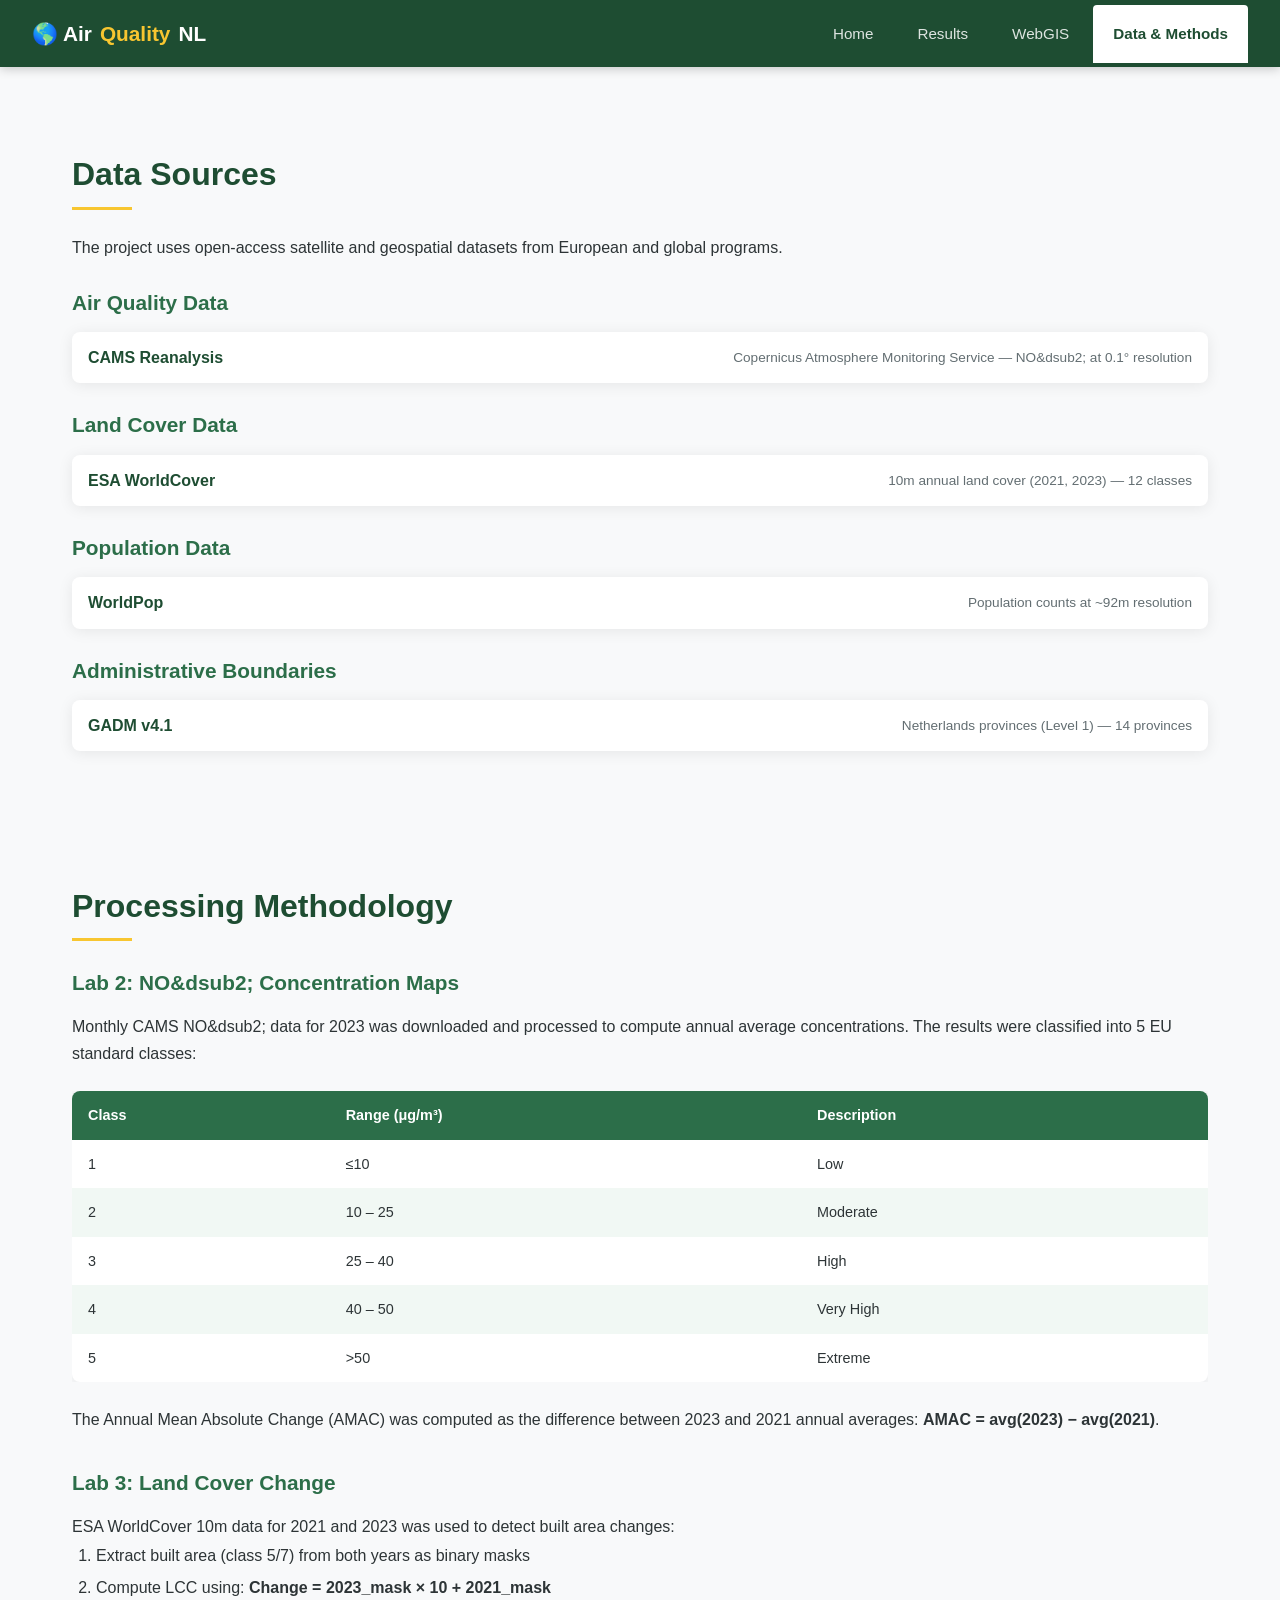
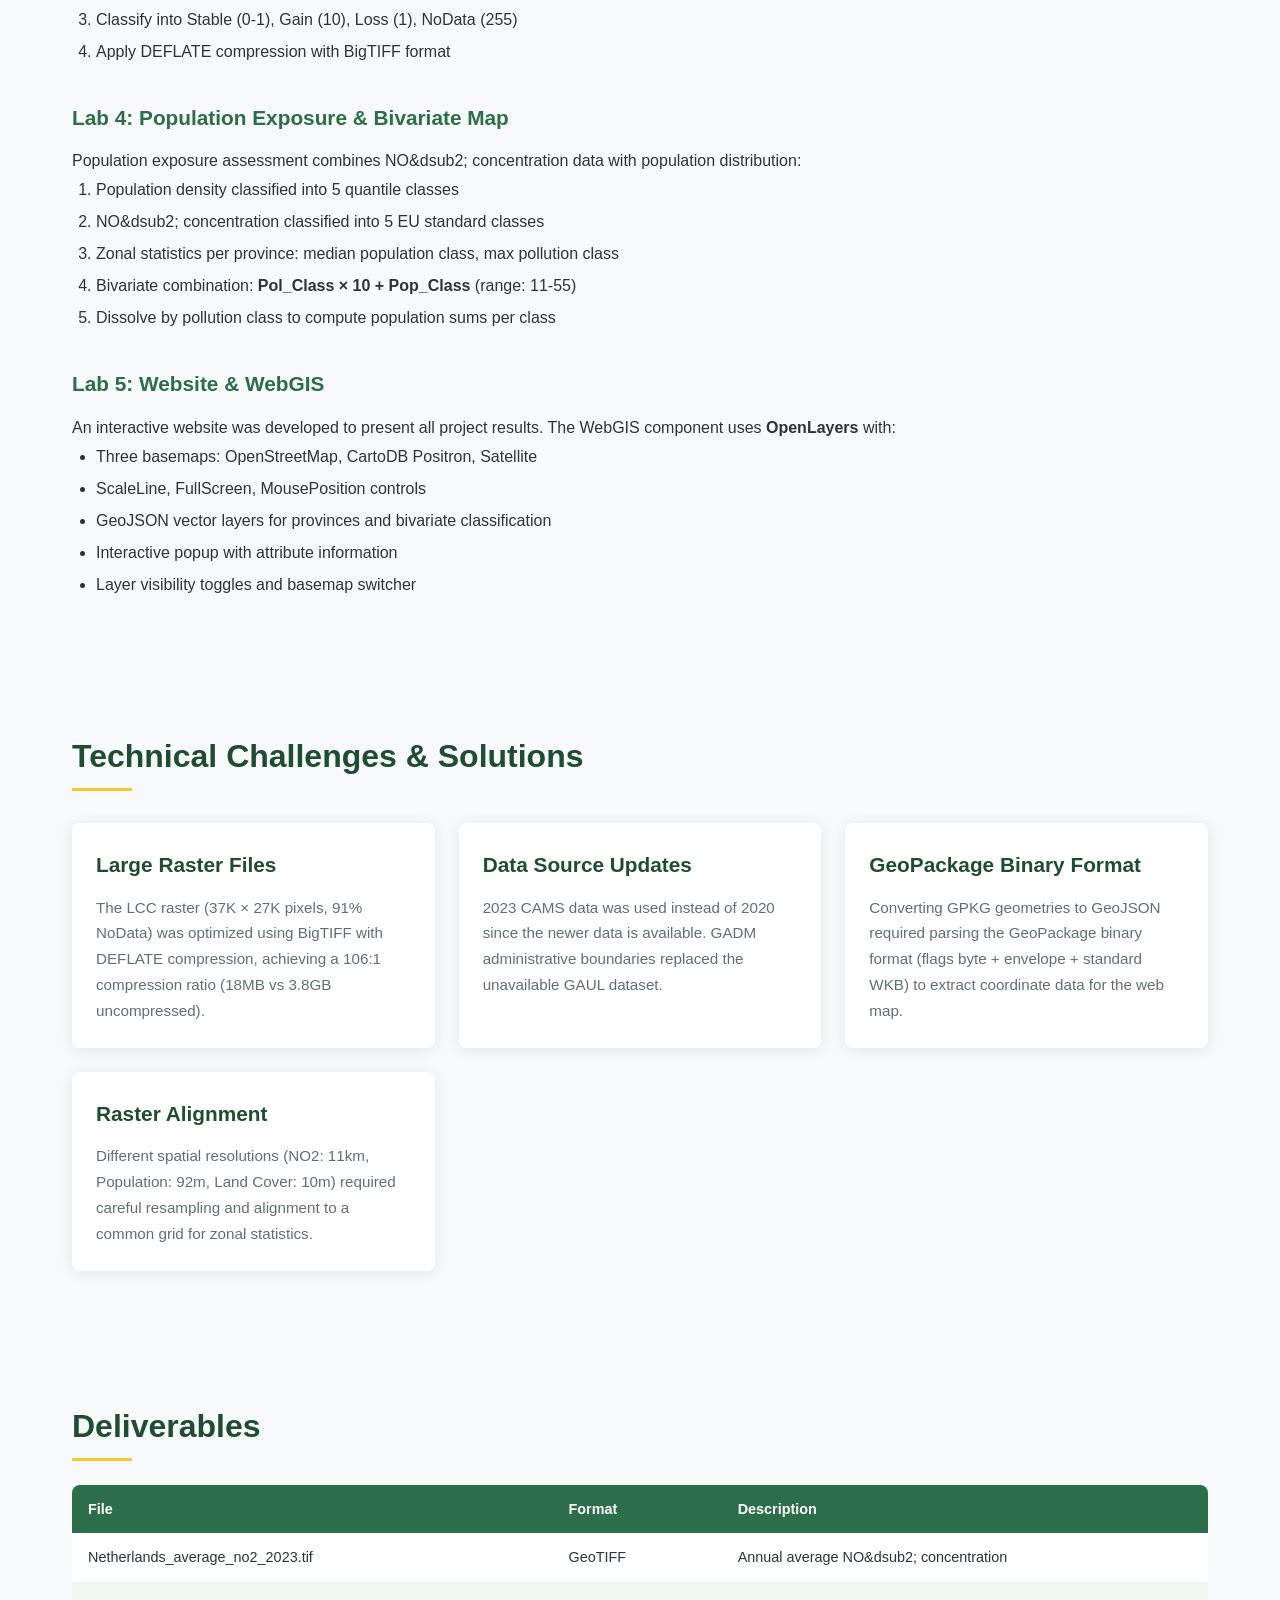
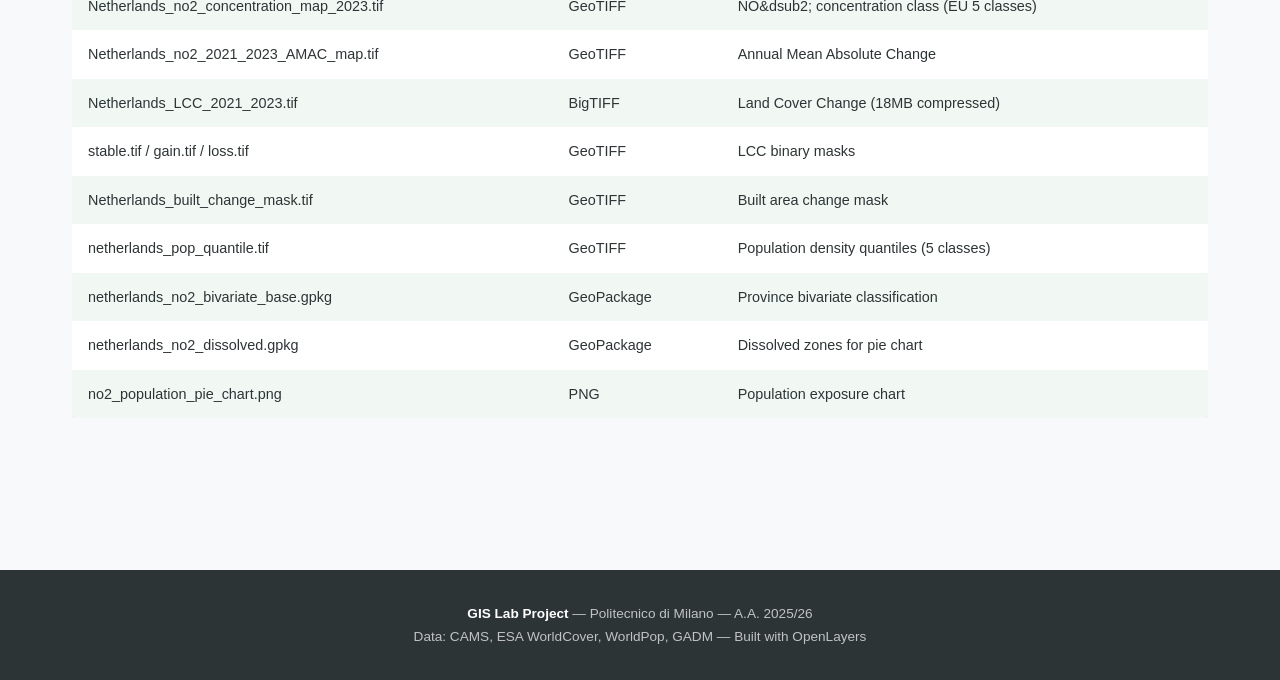
==== data.html @ 7dff8bed "first commit" ====
<!DOCTYPE html>
<html lang="en">
<head>
    <meta charset="UTF-8">
    <meta name="viewport" content="width=device-width, initial-scale=1.0">
    <title>Data & Methods - Netherlands Air Quality Monitoring</title>
    <link rel="stylesheet" href="css/style.css">
</head>
<body>
    <nav>
        <a href="index.html" class="logo">&#127758; Air<span>Quality</span> NL</a>
        <ul>
            <li><a href="index.html">Home</a></li>
            <li><a href="results.html">Results</a></li>
            <li><a href="webgis.html">WebGIS</a></li>
            <li><a href="data.html" class="active">Data & Methods</a></li>
        </ul>
    </nav>

    <div class="container">
        <section>
            <h2>Data Sources</h2>
            <p>The project uses open-access satellite and geospatial datasets from European and global programs.</p>

            <div class="data-section">
                <h3>Air Quality Data</h3>
                <ul class="dataset-list">
                    <li>
                        <span class="name">CAMS Reanalysis</span>
                        <span class="desc">Copernicus Atmosphere Monitoring Service &mdash; NO&dsub2; at 0.1&deg; resolution</span>
                    </li>
                </ul>
                <h3>Land Cover Data</h3>
                <ul class="dataset-list">
                    <li>
                        <span class="name">ESA WorldCover</span>
                        <span class="desc">10m annual land cover (2021, 2023) &mdash; 12 classes</span>
                    </li>
                </ul>
                <h3>Population Data</h3>
                <ul class="dataset-list">
                    <li>
                        <span class="name">WorldPop</span>
                        <span class="desc">Population counts at ~92m resolution</span>
                    </li>
                </ul>
                <h3>Administrative Boundaries</h3>
                <ul class="dataset-list">
                    <li>
                        <span class="name">GADM v4.1</span>
                        <span class="desc">Netherlands provinces (Level 1) &mdash; 14 provinces</span>
                    </li>
                </ul>
            </div>
        </section>

        <section>
            <h2>Processing Methodology</h2>

            <div class="data-section">
                <h3>Lab 2: NO&dsub2; Concentration Maps</h3>
                <p>Monthly CAMS NO&dsub2; data for 2023 was downloaded and processed to compute annual average concentrations. The results were classified into 5 EU standard classes:</p>
                <div class="table-wrapper">
                    <table>
                        <thead><tr><th>Class</th><th>Range (&mu;g/m&sup3;)</th><th>Description</th></tr></thead>
                        <tbody>
                            <tr><td>1</td><td>&le;10</td><td>Low</td></tr>
                            <tr><td>2</td><td>10 &ndash; 25</td><td>Moderate</td></tr>
                            <tr><td>3</td><td>25 &ndash; 40</td><td>High</td></tr>
                            <tr><td>4</td><td>40 &ndash; 50</td><td>Very High</td></tr>
                            <tr><td>5</td><td>&gt;50</td><td>Extreme</td></tr>
                        </tbody>
                    </table>
                </div>
                <p>The Annual Mean Absolute Change (AMAC) was computed as the difference between 2023 and 2021 annual averages: <strong>AMAC = avg(2023) &minus; avg(2021)</strong>.</p>
            </div>

            <div class="data-section">
                <h3>Lab 3: Land Cover Change</h3>
                <p>ESA WorldCover 10m data for 2021 and 2023 was used to detect built area changes:</p>
                <ol style="margin-left:1.5rem;line-height:2;">
                    <li>Extract built area (class 5/7) from both years as binary masks</li>
                    <li>Compute LCC using: <strong>Change = 2023_mask &times; 10 + 2021_mask</strong></li>
                    <li>Classify into Stable (0-1), Gain (10), Loss (1), NoData (255)</li>
                    <li>Apply DEFLATE compression with BigTIFF format</li>
                </ol>
            </div>

            <div class="data-section">
                <h3>Lab 4: Population Exposure &amp; Bivariate Map</h3>
                <p>Population exposure assessment combines NO&dsub2; concentration data with population distribution:</p>
                <ol style="margin-left:1.5rem;line-height:2;">
                    <li>Population density classified into 5 quantile classes</li>
                    <li>NO&dsub2; concentration classified into 5 EU standard classes</li>
                    <li>Zonal statistics per province: median population class, max pollution class</li>
                    <li>Bivariate combination: <strong>Pol_Class &times; 10 + Pop_Class</strong> (range: 11-55)</li>
                    <li>Dissolve by pollution class to compute population sums per class</li>
                </ol>
            </div>

            <div class="data-section">
                <h3>Lab 5: Website &amp; WebGIS</h3>
                <p>An interactive website was developed to present all project results. The WebGIS component uses <strong>OpenLayers</strong> with:</p>
                <ul style="margin-left:1.5rem;line-height:2;">
                    <li>Three basemaps: OpenStreetMap, CartoDB Positron, Satellite</li>
                    <li>ScaleLine, FullScreen, MousePosition controls</li>
                    <li>GeoJSON vector layers for provinces and bivariate classification</li>
                    <li>Interactive popup with attribute information</li>
                    <li>Layer visibility toggles and basemap switcher</li>
                </ul>
            </div>
        </section>

        <section>
            <h2>Technical Challenges &amp; Solutions</h2>
            <div class="card-grid">
                <div class="card">
                    <h3>Large Raster Files</h3>
                    <p>The LCC raster (37K &times; 27K pixels, 91% NoData) was optimized using BigTIFF with DEFLATE compression, achieving a 106:1 compression ratio (18MB vs 3.8GB uncompressed).</p>
                </div>
                <div class="card">
                    <h3>Data Source Updates</h3>
                    <p>2023 CAMS data was used instead of 2020 since the newer data is available. GADM administrative boundaries replaced the unavailable GAUL dataset.</p>
                </div>
                <div class="card">
                    <h3>GeoPackage Binary Format</h3>
                    <p>Converting GPKG geometries to GeoJSON required parsing the GeoPackage binary format (flags byte + envelope + standard WKB) to extract coordinate data for the web map.</p>
                </div>
                <div class="card">
                    <h3>Raster Alignment</h3>
                    <p>Different spatial resolutions (NO2: 11km, Population: 92m, Land Cover: 10m) required careful resampling and alignment to a common grid for zonal statistics.</p>
                </div>
            </div>
        </section>

        <section>
            <h2>Deliverables</h2>
            <div class="table-wrapper">
                <table>
                    <thead>
                        <tr><th>File</th><th>Format</th><th>Description</th></tr>
                    </thead>
                    <tbody>
                        <tr><td>Netherlands_average_no2_2023.tif</td><td>GeoTIFF</td><td>Annual average NO&dsub2; concentration</td></tr>
                        <tr><td>Netherlands_no2_concentration_map_2023.tif</td><td>GeoTIFF</td><td>NO&dsub2; concentration class (EU 5 classes)</td></tr>
                        <tr><td>Netherlands_no2_2021_2023_AMAC_map.tif</td><td>GeoTIFF</td><td>Annual Mean Absolute Change</td></tr>
                        <tr><td>Netherlands_LCC_2021_2023.tif</td><td>BigTIFF</td><td>Land Cover Change (18MB compressed)</td></tr>
                        <tr><td>stable.tif / gain.tif / loss.tif</td><td>GeoTIFF</td><td>LCC binary masks</td></tr>
                        <tr><td>Netherlands_built_change_mask.tif</td><td>GeoTIFF</td><td>Built area change mask</td></tr>
                        <tr><td>netherlands_pop_quantile.tif</td><td>GeoTIFF</td><td>Population density quantiles (5 classes)</td></tr>
                        <tr><td>netherlands_no2_bivariate_base.gpkg</td><td>GeoPackage</td><td>Province bivariate classification</td></tr>
                        <tr><td>netherlands_no2_dissolved.gpkg</td><td>GeoPackage</td><td>Dissolved zones for pie chart</td></tr>
                        <tr><td>no2_population_pie_chart.png</td><td>PNG</td><td>Population exposure chart</td></tr>
                    </tbody>
                </table>
            </div>
        </section>
    </div>

    <footer>
        <p><strong>GIS Lab Project</strong> &mdash; Politecnico di Milano &mdash; A.A. 2025/26</p>
        <p>Data: CAMS, ESA WorldCover, WorldPop, GADM &mdash; Built with OpenLayers</p>
    </footer>
</body>
</html>
---- css/style.css ----
/* ===== GIS Lab 5 - Website Styles ===== */
:root {
    --primary: #2c6e49;
    --primary-dark: #1e4d32;
    --secondary: #4c956c;
    --accent: #f8c630;
    --dark: #2d3436;
    --gray: #636e72;
    --light-gray: #dfe6e9;
    --bg: #f8f9fa;
    --white: #ffffff;
    --shadow: 0 2px 15px rgba(0,0,0,0.08);
    --radius: 8px;
}

* { margin: 0; padding: 0; box-sizing: border-box; }

body {
    font-family: 'Segoe UI', -apple-system, BlinkMacSystemFont, sans-serif;
    line-height: 1.7;
    color: var(--dark);
    background: var(--bg);
}

/* Navigation */
nav {
    background: var(--primary-dark);
    padding: 0 2rem;
    display: flex;
    align-items: center;
    justify-content: space-between;
    position: sticky;
    top: 0;
    z-index: 1000;
    box-shadow: 0 2px 10px rgba(0,0,0,0.2);
}

nav .logo {
    color: var(--white);
    font-size: 1.3rem;
    font-weight: 700;
    padding: 1rem 0;
    text-decoration: none;
    display: flex;
    align-items: center;
    gap: 0.5rem;
}

nav .logo span { color: var(--accent); }

nav ul {
    list-style: none;
    display: flex;
    gap: 0.25rem;
}

nav ul li a {
    color: rgba(255,255,255,0.85);
    text-decoration: none;
    padding: 1rem 1.25rem;
    display: block;
    font-size: 0.95rem;
    transition: all 0.2s;
    border-radius: 4px 4px 0 0;
}

nav ul li a:hover,
nav ul li a.active:hover {
    color: var(--white);
    background: rgba(255,255,255,0.12);
}

nav ul li a.active {
    background: var(--white);
    color: var(--primary-dark);
    font-weight: 600;
}

nav ul li a.active:hover {
    background: var(--white);
    color: var(--primary-dark);
}

/* Hero Section */
.hero {
    background: linear-gradient(135deg, var(--primary-dark) 0%, var(--primary) 50%, var(--secondary) 100%);
    color: var(--white);
    padding: 5rem 2rem;
    text-align: center;
}

.hero h1 {
    font-size: 2.8rem;
    font-weight: 800;
    margin-bottom: 1rem;
}

.hero p {
    font-size: 1.2rem;
    max-width: 700px;
    margin: 0 auto;
    opacity: 0.9;
}

/* Container */
.container {
    max-width: 1200px;
    margin: 0 auto;
    padding: 2rem;
}

/* Sections */
section { padding: 3rem 0; }

section h2 {
    font-size: 2rem;
    color: var(--primary-dark);
    margin-bottom: 1.5rem;
    position: relative;
    padding-bottom: 0.5rem;
}

section h2::after {
    content: '';
    position: absolute;
    bottom: 0;
    left: 0;
    width: 60px;
    height: 3px;
    background: var(--accent);
}

section h3 {
    font-size: 1.3rem;
    color: var(--primary);
    margin: 1.5rem 0 0.75rem;
}

/* Cards */
.card-grid {
    display: grid;
    grid-template-columns: repeat(auto-fit, minmax(280px, 1fr));
    gap: 1.5rem;
    margin: 2rem 0;
}

.card {
    background: var(--white);
    border-radius: var(--radius);
    padding: 1.5rem;
    box-shadow: var(--shadow);
    transition: transform 0.2s;
}

.card:hover { transform: translateY(-3px); }

.card h3 { margin-top: 0; color: var(--primary-dark); }
.card p { color: var(--gray); font-size: 0.95rem; }
.card .icon { font-size: 2rem; margin-bottom: 0.75rem; }

/* Results Grid */
.results-grid {
    display: grid;
    grid-template-columns: repeat(auto-fit, minmax(400px, 1fr));
    gap: 1.5rem;
}

.result-item {
    background: var(--white);
    border-radius: var(--radius);
    overflow: hidden;
    box-shadow: var(--shadow);
}

.result-item img {
    width: 100%;
    height: auto;
    display: block;
    border-bottom: 1px solid var(--light-gray);
}

.result-item .caption {
    padding: 1rem 1.25rem;
    font-size: 0.9rem;
    color: var(--gray);
}

.result-item .caption strong {
    color: var(--dark);
    display: block;
    margin-bottom: 0.25rem;
    font-size: 1rem;
}

/* Tables */
.table-wrapper {
    overflow-x: auto;
    margin: 1.5rem 0;
}

table {
    width: 100%;
    border-collapse: collapse;
    background: var(--white);
    border-radius: var(--radius);
    overflow: hidden;
    box-shadow: var(--shadow);
}

thead {
    background: var(--primary);
    color: var(--white);
}

th, td {
    padding: 0.75rem 1rem;
    text-align: left;
    font-size: 0.9rem;
}

tbody tr:nth-child(even) {
    background: #f1f8f4;
}

tbody tr:hover {
    background: #e6f0ea;
}

/* WebGIS Page */
.webgis-page {
    display: flex;
    flex-direction: column;
    height: calc(100vh - 60px);
}

#map {
    flex: 1;
    width: 100%;
    min-height: 600px;
}

.map-toolbar {
    background: var(--white);
    padding: 0.75rem 1.5rem;
    display: flex;
    align-items: center;
    gap: 1.5rem;
    flex-wrap: wrap;
    border-bottom: 1px solid var(--light-gray);
    font-size: 0.85rem;
    z-index: 10;
}

.map-toolbar label {
    display: flex;
    align-items: center;
    gap: 0.4rem;
    cursor: pointer;
    user-select: none;
}

.map-toolbar input[type="checkbox"] {
    width: 16px;
    height: 16px;
    cursor: pointer;
}

.map-toolbar select {
    padding: 0.35rem 0.75rem;
    border: 1px solid var(--light-gray);
    border-radius: 4px;
    font-size: 0.85rem;
    background: var(--white);
}

.map-toolbar .separator {
    width: 1px;
    height: 24px;
    background: var(--light-gray);
}

.map-toolbar .student-label {
    font-weight: 700;
    color: var(--primary-dark);
    font-size: 0.85rem;
    padding: 0.15rem 0.5rem;
    background: rgba(44,110,73,0.1);
    border-radius: 4px;
}

/* Legend Panel */
.legend-panel {
    background: var(--white);
    border-radius: var(--radius);
    padding: 1rem;
    box-shadow: 0 2px 10px rgba(0,0,0,0.15);
    max-width: 260px;
    font-size: 0.85rem;
}

.legend-panel h4 {
    margin-bottom: 0.5rem;
    color: var(--primary-dark);
    font-size: 0.9rem;
    border-bottom: 2px solid var(--light-gray);
    padding-bottom: 0.35rem;
}

.legend-item {
    display: flex;
    align-items: center;
    gap: 0.5rem;
    padding: 0.2rem 0;
    font-size: 0.8rem;
}

.legend-color {
    width: 22px;
    height: 14px;
    border-radius: 2px;
    flex-shrink: 0;
    border: 1px solid rgba(0,0,0,0.1);
}

/* Data page */
.data-section {
    margin-bottom: 2rem;
}

.dataset-list {
    list-style: none;
}

.dataset-list li {
    padding: 0.75rem 1rem;
    background: var(--white);
    margin-bottom: 0.5rem;
    border-radius: var(--radius);
    box-shadow: var(--shadow);
    display: flex;
    justify-content: space-between;
    align-items: center;
    gap: 1rem;
}

.dataset-list li .name {
    font-weight: 600;
    color: var(--primary-dark);
    white-space: nowrap;
}

.dataset-list li .desc {
    color: var(--gray);
    font-size: 0.85rem;
    text-align: right;
}

/* Footer */
footer {
    background: var(--dark);
    color: rgba(255,255,255,0.7);
    text-align: center;
    padding: 2rem;
    font-size: 0.85rem;
    margin-top: 3rem;
}

footer strong { color: var(--white); }

/* Responsive */
@media (max-width: 768px) {
    nav { flex-direction: column; padding: 0 1rem; }
    nav ul { width: 100%; }
    nav ul li a { padding: 0.75rem 1rem; text-align: center; }
    .hero h1 { font-size: 2rem; }
    .hero { padding: 3rem 1rem; }
    .results-grid { grid-template-columns: 1fr; }
    .map-toolbar { flex-direction: column; align-items: flex-start; gap: 0.5rem; }
    .webgis-page { height: auto; }
}

/* Utility */
.text-center { text-align: center; }
.mt-2 { margin-top: 1rem; }
.mb-2 { margin-bottom: 1rem; }
.flex { display: flex; gap: 1rem; flex-wrap: wrap; }
.flex-center { align-items: center; justify-content: center; }
.badge {
    display: inline-block;
    padding: 0.2rem 0.6rem;
    border-radius: 12px;
    font-size: 0.75rem;
    font-weight: 600;
}

/* Bivariate legend colors */
.biv-11 { background: #e8e8e8; }
.biv-12 { background: #b0d0b0; }
.biv-13 { background: #73b873; }
.biv-14 { background: #2d9e2d; }
.biv-21 { background: #f0b0b0; }
.biv-22 { background: #c8a0a0; }
.biv-23 { background: #9a8a6a; }
.biv-24 { background: #607040; }
.biv-31 { background: #e88888; }
.biv-32 { background: #c07050; }
.biv-33 { background: #a05830; }

/* Bivariate legend grid */
.biv-legend {
    display: inline-grid;
    grid-template-columns: repeat(4, 36px);
    grid-template-rows: repeat(3, 36px);
    gap: 2px;
    margin: 0.5rem 0;
}

.biv-legend .cell {
    display: flex;
    align-items: center;
    justify-content: center;
    font-size: 0.65rem;
    font-weight: 600;
    color: rgba(0,0,0,0.6);
    border-radius: 2px;
}

/* Tag for data source */
.tag {
    display: inline-block;
    padding: 0.15rem 0.5rem;
    border-radius: 4px;
    font-size: 0.75rem;
    font-weight: 600;
    background: var(--light-gray);
    color: var(--gray);
}

.tag.primary { background: rgba(44,110,73,0.15); color: var(--primary); }
.tag.cams { background: rgba(248,198,48,0.2); color: #8a7000; }
.tag.esa { background: rgba(44,110,73,0.15); color: var(--primary); }
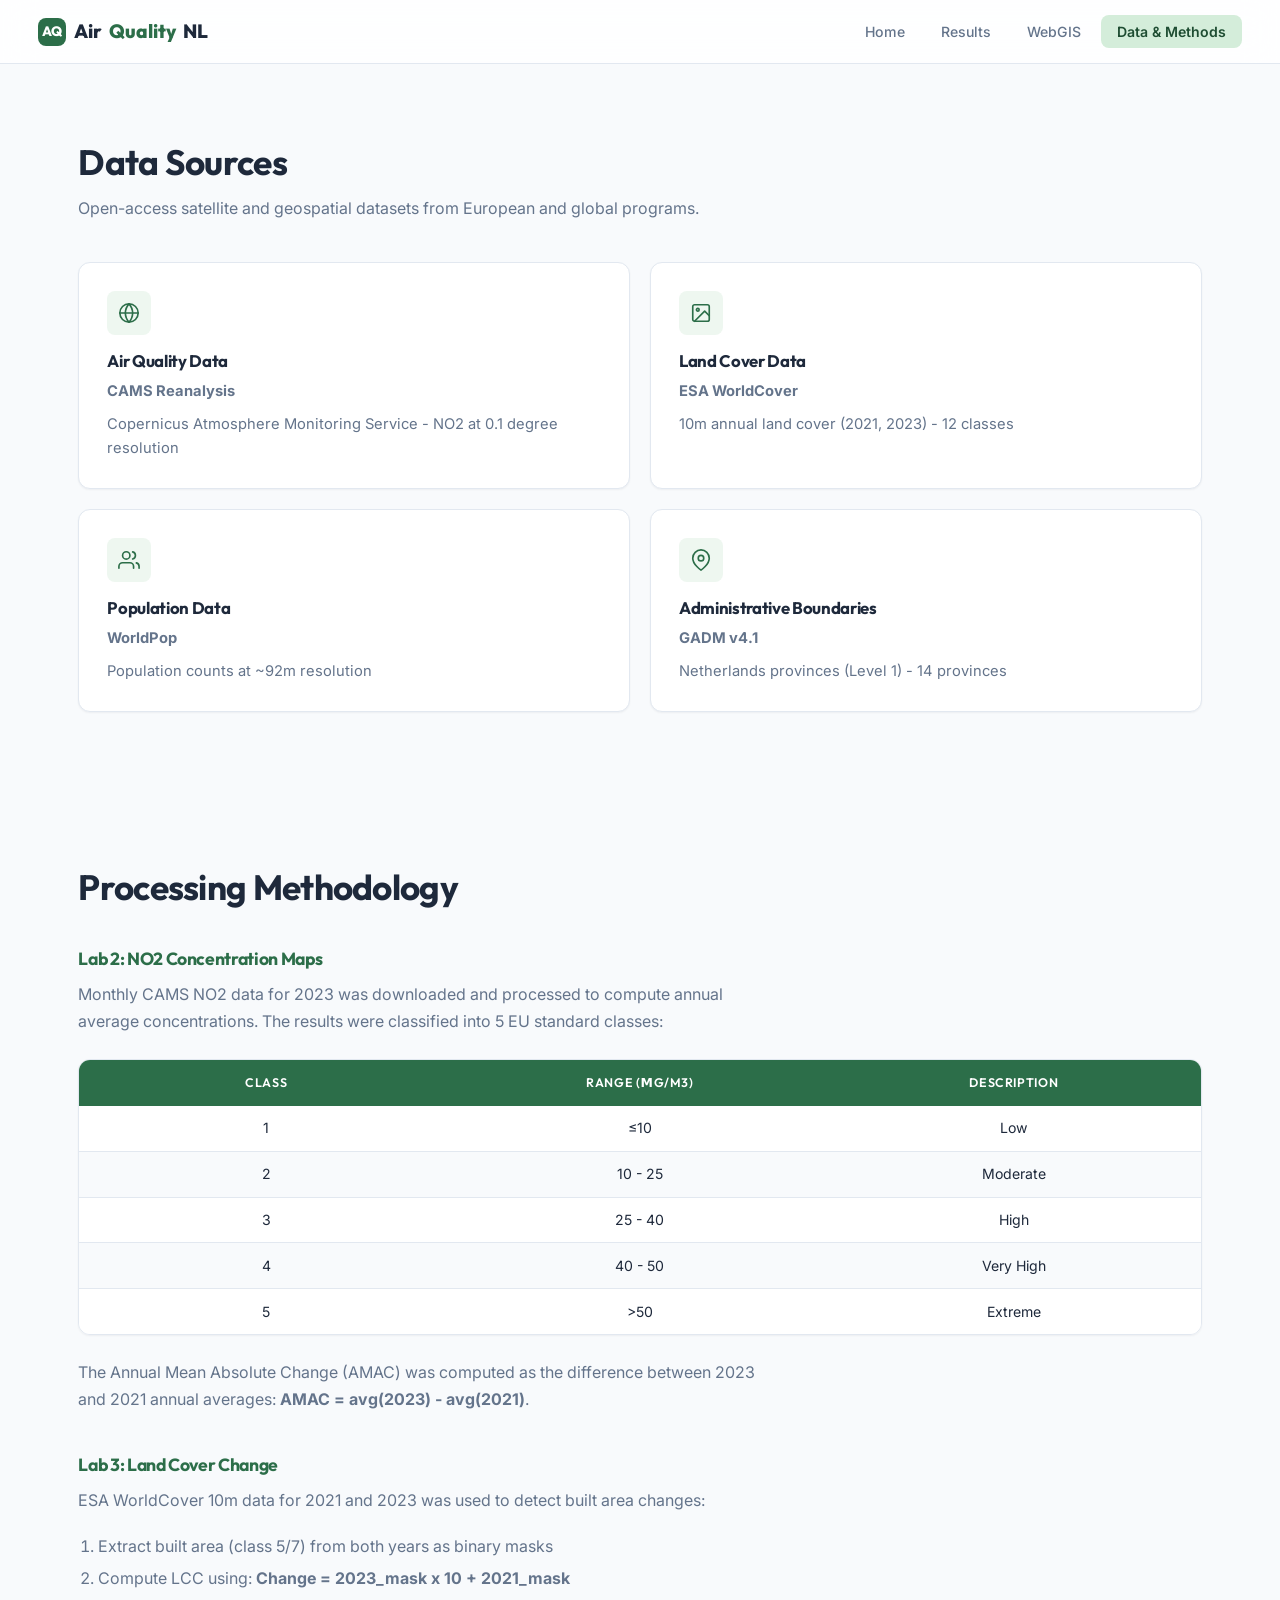
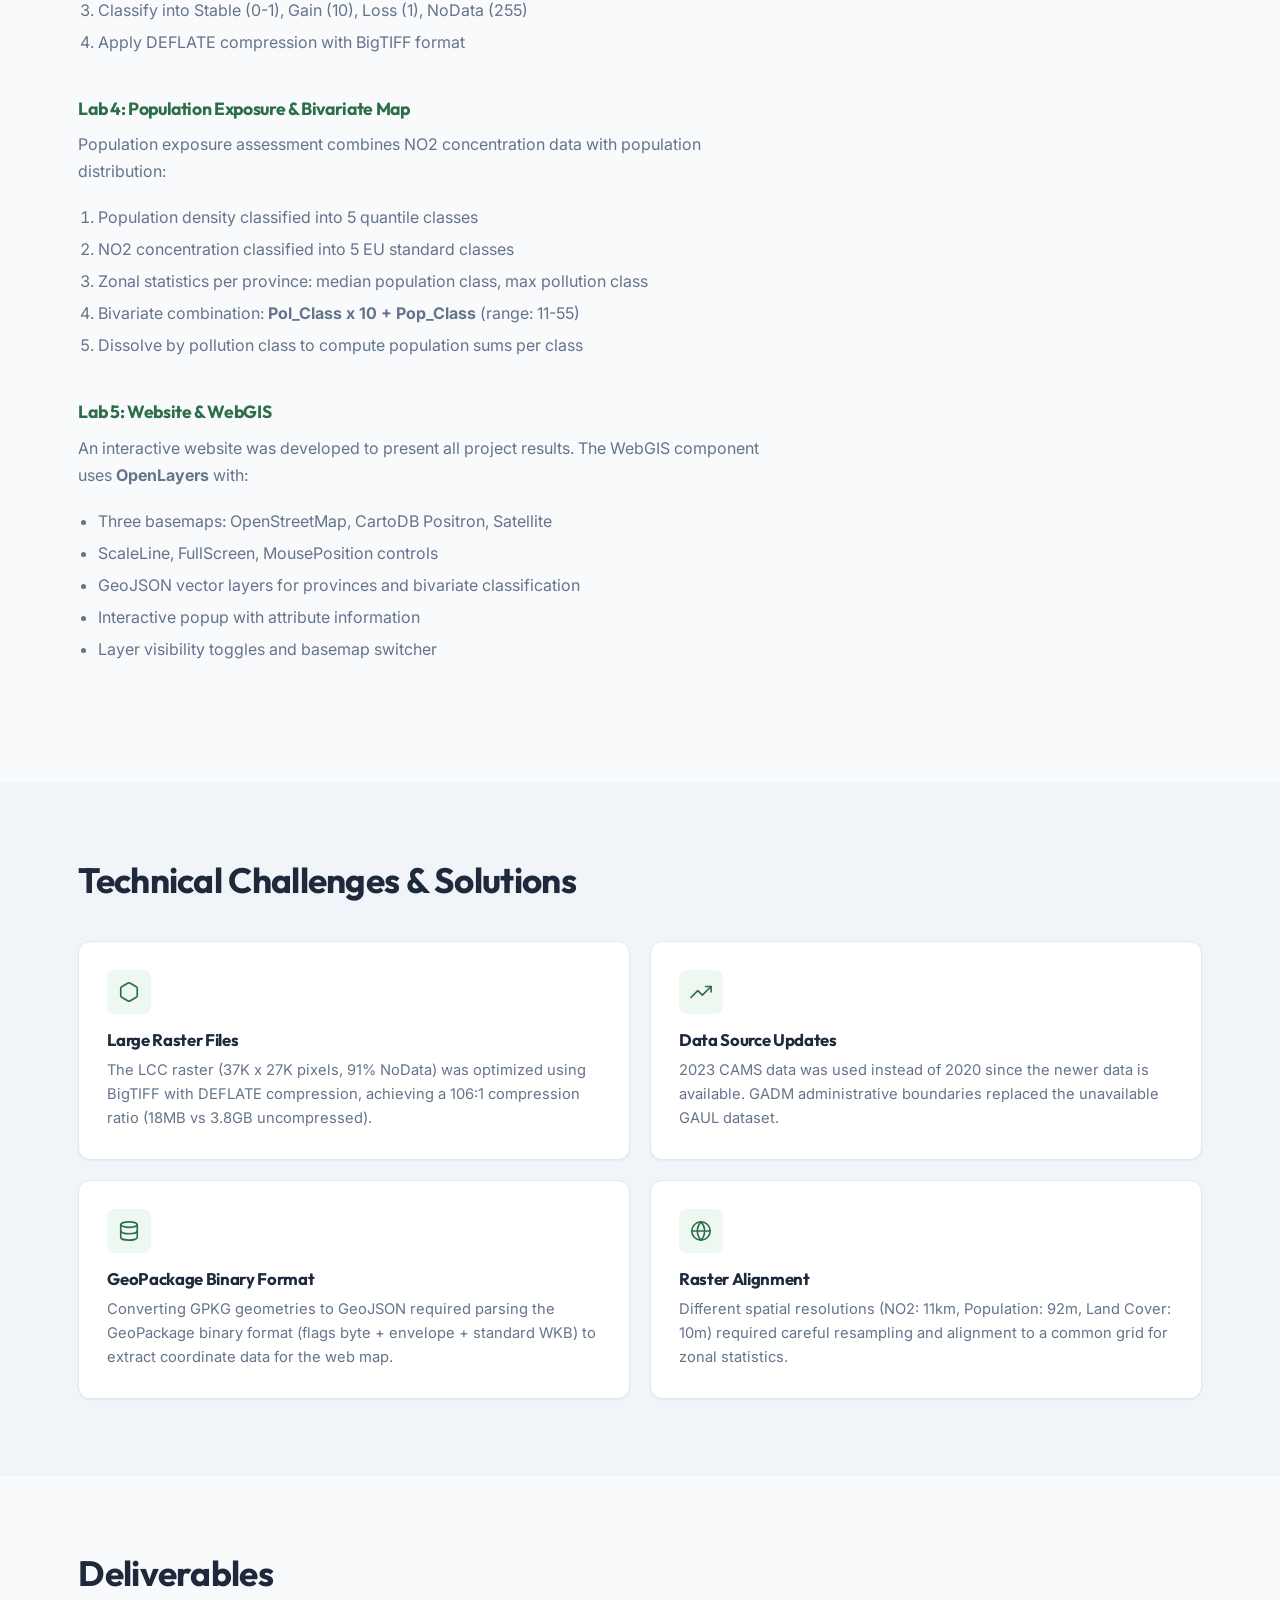
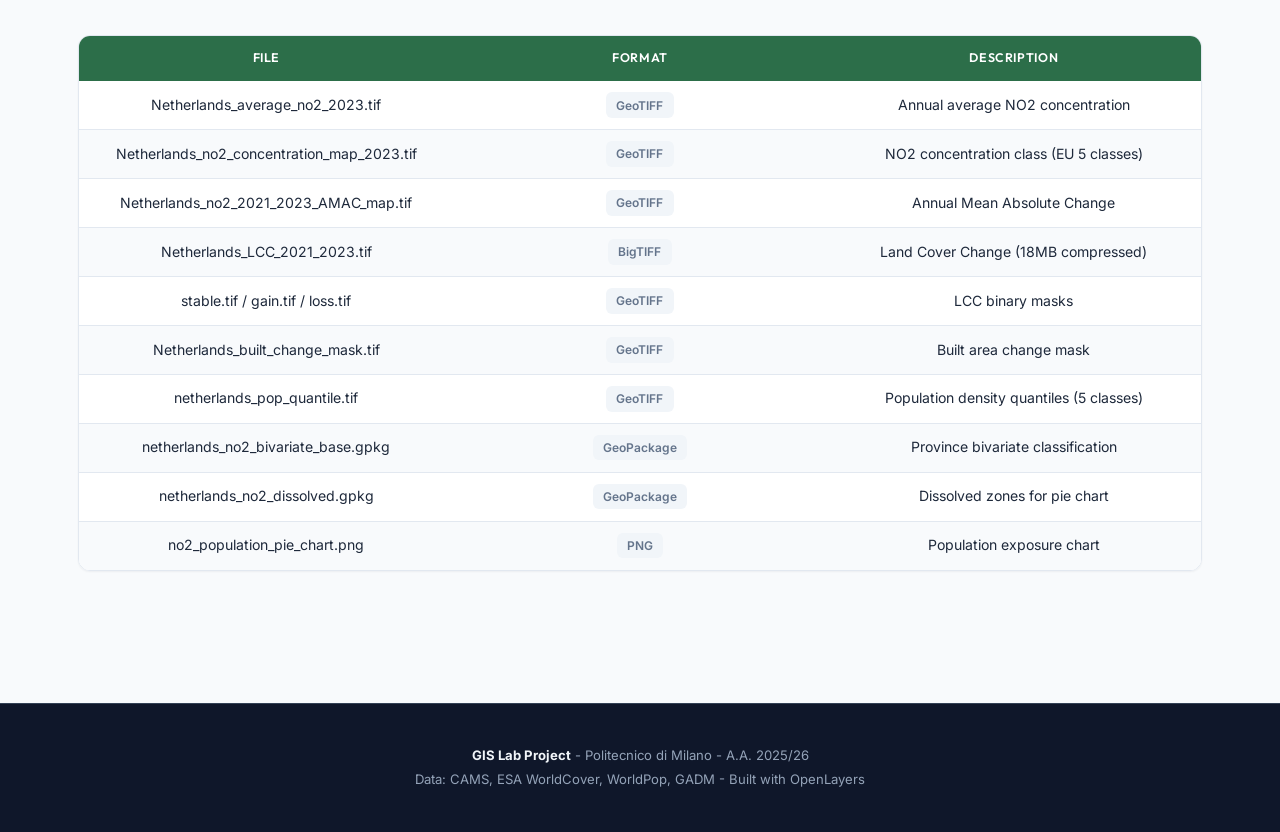
==== commit 77e07d4b: "网站改版 + 更新zhangzihao PM2.5数据" ====
--- a/data.html
+++ b/data.html
@@ -1,165 +1,215 @@
 <!DOCTYPE html>
 <html lang="en">
 <head>
-    <meta charset="UTF-8">
-    <meta name="viewport" content="width=device-width, initial-scale=1.0">
-    <title>Data & Methods - Netherlands Air Quality Monitoring</title>
-    <link rel="stylesheet" href="css/style.css">
+  <meta charset="UTF-8">
+  <meta name="viewport" content="width=device-width, initial-scale=1.0">
+  <meta name="description" content="Data sources, processing methodology, and technical documentation for the Netherlands air quality GIS analysis.">
+  <title>Data &amp; Methods - Netherlands Air Quality Monitoring</title>
+  <link rel="preconnect" href="https://fonts.googleapis.com">
+  <link rel="preconnect" href="https://fonts.gstatic.com" crossorigin>
+  <link href="https://fonts.googleapis.com/css2?family=Inter:wght@400;500;600&family=Outfit:wght@500;600;700;800&display=swap" rel="stylesheet">
+  <link rel="stylesheet" href="css/style.css">
 </head>
 <body>
-    <nav>
-        <a href="index.html" class="logo">&#127758; Air<span>Quality</span> NL</a>
-        <ul>
-            <li><a href="index.html">Home</a></li>
-            <li><a href="results.html">Results</a></li>
-            <li><a href="webgis.html">WebGIS</a></li>
-            <li><a href="data.html" class="active">Data & Methods</a></li>
-        </ul>
-    </nav>
-
-    <div class="container">
-        <section>
-            <h2>Data Sources</h2>
-            <p>The project uses open-access satellite and geospatial datasets from European and global programs.</p>
-
-            <div class="data-section">
-                <h3>Air Quality Data</h3>
-                <ul class="dataset-list">
-                    <li>
-                        <span class="name">CAMS Reanalysis</span>
-                        <span class="desc">Copernicus Atmosphere Monitoring Service &mdash; NO&dsub2; at 0.1&deg; resolution</span>
-                    </li>
-                </ul>
-                <h3>Land Cover Data</h3>
-                <ul class="dataset-list">
-                    <li>
-                        <span class="name">ESA WorldCover</span>
-                        <span class="desc">10m annual land cover (2021, 2023) &mdash; 12 classes</span>
-                    </li>
-                </ul>
-                <h3>Population Data</h3>
-                <ul class="dataset-list">
-                    <li>
-                        <span class="name">WorldPop</span>
-                        <span class="desc">Population counts at ~92m resolution</span>
-                    </li>
-                </ul>
-                <h3>Administrative Boundaries</h3>
-                <ul class="dataset-list">
-                    <li>
-                        <span class="name">GADM v4.1</span>
-                        <span class="desc">Netherlands provinces (Level 1) &mdash; 14 provinces</span>
-                    </li>
-                </ul>
-            </div>
-        </section>
-
-        <section>
-            <h2>Processing Methodology</h2>
-
-            <div class="data-section">
-                <h3>Lab 2: NO&dsub2; Concentration Maps</h3>
-                <p>Monthly CAMS NO&dsub2; data for 2023 was downloaded and processed to compute annual average concentrations. The results were classified into 5 EU standard classes:</p>
-                <div class="table-wrapper">
-                    <table>
-                        <thead><tr><th>Class</th><th>Range (&mu;g/m&sup3;)</th><th>Description</th></tr></thead>
-                        <tbody>
-                            <tr><td>1</td><td>&le;10</td><td>Low</td></tr>
-                            <tr><td>2</td><td>10 &ndash; 25</td><td>Moderate</td></tr>
-                            <tr><td>3</td><td>25 &ndash; 40</td><td>High</td></tr>
-                            <tr><td>4</td><td>40 &ndash; 50</td><td>Very High</td></tr>
-                            <tr><td>5</td><td>&gt;50</td><td>Extreme</td></tr>
-                        </tbody>
-                    </table>
-                </div>
-                <p>The Annual Mean Absolute Change (AMAC) was computed as the difference between 2023 and 2021 annual averages: <strong>AMAC = avg(2023) &minus; avg(2021)</strong>.</p>
-            </div>
-
-            <div class="data-section">
-                <h3>Lab 3: Land Cover Change</h3>
-                <p>ESA WorldCover 10m data for 2021 and 2023 was used to detect built area changes:</p>
-                <ol style="margin-left:1.5rem;line-height:2;">
-                    <li>Extract built area (class 5/7) from both years as binary masks</li>
-                    <li>Compute LCC using: <strong>Change = 2023_mask &times; 10 + 2021_mask</strong></li>
-                    <li>Classify into Stable (0-1), Gain (10), Loss (1), NoData (255)</li>
-                    <li>Apply DEFLATE compression with BigTIFF format</li>
-                </ol>
-            </div>
-
-            <div class="data-section">
-                <h3>Lab 4: Population Exposure &amp; Bivariate Map</h3>
-                <p>Population exposure assessment combines NO&dsub2; concentration data with population distribution:</p>
-                <ol style="margin-left:1.5rem;line-height:2;">
-                    <li>Population density classified into 5 quantile classes</li>
-                    <li>NO&dsub2; concentration classified into 5 EU standard classes</li>
-                    <li>Zonal statistics per province: median population class, max pollution class</li>
-                    <li>Bivariate combination: <strong>Pol_Class &times; 10 + Pop_Class</strong> (range: 11-55)</li>
-                    <li>Dissolve by pollution class to compute population sums per class</li>
-                </ol>
-            </div>
-
-            <div class="data-section">
-                <h3>Lab 5: Website &amp; WebGIS</h3>
-                <p>An interactive website was developed to present all project results. The WebGIS component uses <strong>OpenLayers</strong> with:</p>
-                <ul style="margin-left:1.5rem;line-height:2;">
-                    <li>Three basemaps: OpenStreetMap, CartoDB Positron, Satellite</li>
-                    <li>ScaleLine, FullScreen, MousePosition controls</li>
-                    <li>GeoJSON vector layers for provinces and bivariate classification</li>
-                    <li>Interactive popup with attribute information</li>
-                    <li>Layer visibility toggles and basemap switcher</li>
-                </ul>
-            </div>
-        </section>
-
-        <section>
-            <h2>Technical Challenges &amp; Solutions</h2>
-            <div class="card-grid">
-                <div class="card">
-                    <h3>Large Raster Files</h3>
-                    <p>The LCC raster (37K &times; 27K pixels, 91% NoData) was optimized using BigTIFF with DEFLATE compression, achieving a 106:1 compression ratio (18MB vs 3.8GB uncompressed).</p>
-                </div>
-                <div class="card">
-                    <h3>Data Source Updates</h3>
-                    <p>2023 CAMS data was used instead of 2020 since the newer data is available. GADM administrative boundaries replaced the unavailable GAUL dataset.</p>
-                </div>
-                <div class="card">
-                    <h3>GeoPackage Binary Format</h3>
-                    <p>Converting GPKG geometries to GeoJSON required parsing the GeoPackage binary format (flags byte + envelope + standard WKB) to extract coordinate data for the web map.</p>
-                </div>
-                <div class="card">
-                    <h3>Raster Alignment</h3>
-                    <p>Different spatial resolutions (NO2: 11km, Population: 92m, Land Cover: 10m) required careful resampling and alignment to a common grid for zonal statistics.</p>
-                </div>
-            </div>
-        </section>
-
-        <section>
-            <h2>Deliverables</h2>
-            <div class="table-wrapper">
-                <table>
-                    <thead>
-                        <tr><th>File</th><th>Format</th><th>Description</th></tr>
-                    </thead>
-                    <tbody>
-                        <tr><td>Netherlands_average_no2_2023.tif</td><td>GeoTIFF</td><td>Annual average NO&dsub2; concentration</td></tr>
-                        <tr><td>Netherlands_no2_concentration_map_2023.tif</td><td>GeoTIFF</td><td>NO&dsub2; concentration class (EU 5 classes)</td></tr>
-                        <tr><td>Netherlands_no2_2021_2023_AMAC_map.tif</td><td>GeoTIFF</td><td>Annual Mean Absolute Change</td></tr>
-                        <tr><td>Netherlands_LCC_2021_2023.tif</td><td>BigTIFF</td><td>Land Cover Change (18MB compressed)</td></tr>
-                        <tr><td>stable.tif / gain.tif / loss.tif</td><td>GeoTIFF</td><td>LCC binary masks</td></tr>
-                        <tr><td>Netherlands_built_change_mask.tif</td><td>GeoTIFF</td><td>Built area change mask</td></tr>
-                        <tr><td>netherlands_pop_quantile.tif</td><td>GeoTIFF</td><td>Population density quantiles (5 classes)</td></tr>
-                        <tr><td>netherlands_no2_bivariate_base.gpkg</td><td>GeoPackage</td><td>Province bivariate classification</td></tr>
-                        <tr><td>netherlands_no2_dissolved.gpkg</td><td>GeoPackage</td><td>Dissolved zones for pie chart</td></tr>
-                        <tr><td>no2_population_pie_chart.png</td><td>PNG</td><td>Population exposure chart</td></tr>
-                    </tbody>
-                </table>
-            </div>
-        </section>
-    </div>
-
-    <footer>
-        <p><strong>GIS Lab Project</strong> &mdash; Politecnico di Milano &mdash; A.A. 2025/26</p>
-        <p>Data: CAMS, ESA WorldCover, WorldPop, GADM &mdash; Built with OpenLayers</p>
-    </footer>
+  <a href="#main" class="skip-link">Skip to content</a>
+
+  <nav id="site-nav" aria-label="Main navigation">
+    <a href="index.html" class="logo">
+      <span class="logo-icon">AQ</span>
+      Air<span>Quality</span> NL
+    </a>
+    <ul>
+      <li><a href="index.html">Home</a></li>
+      <li><a href="results.html">Results</a></li>
+      <li><a href="webgis.html">WebGIS</a></li>
+      <li><a href="data.html" class="active">Data &amp; Methods</a></li>
+    </ul>
+  </nav>
+
+  <main id="main">
+    <section>
+      <div class="container">
+        <div class="section-header reveal">
+          <h2>Data Sources</h2>
+          <p>Open-access satellite and geospatial datasets from European and global programs.</p>
+        </div>
+
+        <div class="bento reveal">
+          <div class="card item-6">
+            <div class="card-icon">
+              <svg viewBox="0 0 24 24" fill="none" stroke="currentColor" stroke-linecap="round" stroke-linejoin="round"><circle cx="12" cy="12" r="10"></circle><line x1="2" y1="12" x2="22" y2="12"></line><path d="M12 2a15.3 15.3 0 0 1 4 10 15.3 15.3 0 0 1-4 10 15.3 15.3 0 0 1-4-10 15.3 15.3 0 0 1 4-10z"></path></svg>
+            </div>
+            <h3>Air Quality Data</h3>
+            <p style="margin-bottom:.5rem"><strong>CAMS Reanalysis</strong></p>
+            <p>Copernicus Atmosphere Monitoring Service - NO2 at 0.1 degree resolution</p>
+          </div>
+          <div class="card item-6">
+            <div class="card-icon">
+              <svg viewBox="0 0 24 24" fill="none" stroke="currentColor" stroke-linecap="round" stroke-linejoin="round"><rect x="3" y="3" width="18" height="18" rx="2" ry="2"></rect><circle cx="8.5" cy="8.5" r="1.5"></circle><polyline points="21 15 16 10 5 21"></polyline></svg>
+            </div>
+            <h3>Land Cover Data</h3>
+            <p style="margin-bottom:.5rem"><strong>ESA WorldCover</strong></p>
+            <p>10m annual land cover (2021, 2023) - 12 classes</p>
+          </div>
+          <div class="card item-6">
+            <div class="card-icon">
+              <svg viewBox="0 0 24 24" fill="none" stroke="currentColor" stroke-linecap="round" stroke-linejoin="round"><path d="M17 21v-2a4 4 0 0 0-4-4H5a4 4 0 0 0-4 4v2"></path><circle cx="9" cy="7" r="4"></circle><path d="M23 21v-2a4 4 0 0 0-3-3.87"></path><path d="M16 3.13a4 4 0 0 1 0 7.75"></path></svg>
+            </div>
+            <h3>Population Data</h3>
+            <p style="margin-bottom:.5rem"><strong>WorldPop</strong></p>
+            <p>Population counts at ~92m resolution</p>
+          </div>
+          <div class="card item-6">
+            <div class="card-icon">
+              <svg viewBox="0 0 24 24" fill="none" stroke="currentColor" stroke-linecap="round" stroke-linejoin="round"><path d="M21 10c0 7-9 13-9 13s-9-6-9-13a9 9 0 0 1 18 0z"></path><circle cx="12" cy="10" r="3"></circle></svg>
+            </div>
+            <h3>Administrative Boundaries</h3>
+            <p style="margin-bottom:.5rem"><strong>GADM v4.1</strong></p>
+            <p>Netherlands provinces (Level 1) - 14 provinces</p>
+          </div>
+        </div>
+      </div>
+    </section>
+
+    <section>
+      <div class="container">
+        <div class="section-header reveal">
+          <h2>Processing Methodology</h2>
+        </div>
+
+        <!-- Lab 2 -->
+        <div class="data-section reveal">
+          <h3>Lab 2: NO2 Concentration Maps</h3>
+          <p>Monthly CAMS NO2 data for 2023 was downloaded and processed to compute annual average concentrations. The results were classified into 5 EU standard classes:</p>
+          <div class="table-wrapper">
+            <table>
+              <thead><tr><th>Class</th><th>Range (&mu;g/m3)</th><th>Description</th></tr></thead>
+              <tbody>
+                <tr><td>1</td><td>&le;10</td><td>Low</td></tr>
+                <tr><td>2</td><td>10 - 25</td><td>Moderate</td></tr>
+                <tr><td>3</td><td>25 - 40</td><td>High</td></tr>
+                <tr><td>4</td><td>40 - 50</td><td>Very High</td></tr>
+                <tr><td>5</td><td>&gt;50</td><td>Extreme</td></tr>
+              </tbody>
+            </table>
+          </div>
+          <p>The Annual Mean Absolute Change (AMAC) was computed as the difference between 2023 and 2021 annual averages: <strong>AMAC = avg(2023) - avg(2021)</strong>.</p>
+        </div>
+
+        <!-- Lab 3 -->
+        <div class="data-section reveal">
+          <h3>Lab 3: Land Cover Change</h3>
+          <p>ESA WorldCover 10m data for 2021 and 2023 was used to detect built area changes:</p>
+          <ol>
+            <li>Extract built area (class 5/7) from both years as binary masks</li>
+            <li>Compute LCC using: <strong>Change = 2023_mask x 10 + 2021_mask</strong></li>
+            <li>Classify into Stable (0-1), Gain (10), Loss (1), NoData (255)</li>
+            <li>Apply DEFLATE compression with BigTIFF format</li>
+          </ol>
+        </div>
+
+        <!-- Lab 4 -->
+        <div class="data-section reveal">
+          <h3>Lab 4: Population Exposure &amp; Bivariate Map</h3>
+          <p>Population exposure assessment combines NO2 concentration data with population distribution:</p>
+          <ol>
+            <li>Population density classified into 5 quantile classes</li>
+            <li>NO2 concentration classified into 5 EU standard classes</li>
+            <li>Zonal statistics per province: median population class, max pollution class</li>
+            <li>Bivariate combination: <strong>Pol_Class x 10 + Pop_Class</strong> (range: 11-55)</li>
+            <li>Dissolve by pollution class to compute population sums per class</li>
+          </ol>
+        </div>
+
+        <!-- Lab 5 -->
+        <div class="data-section reveal">
+          <h3>Lab 5: Website &amp; WebGIS</h3>
+          <p>An interactive website was developed to present all project results. The WebGIS component uses <strong>OpenLayers</strong> with:</p>
+          <ul>
+            <li>Three basemaps: OpenStreetMap, CartoDB Positron, Satellite</li>
+            <li>ScaleLine, FullScreen, MousePosition controls</li>
+            <li>GeoJSON vector layers for provinces and bivariate classification</li>
+            <li>Interactive popup with attribute information</li>
+            <li>Layer visibility toggles and basemap switcher</li>
+          </ul>
+        </div>
+      </div>
+    </section>
+
+    <!-- Technical Challenges -->
+    <section class="section-alt-gray">
+      <div class="container">
+        <div class="section-header reveal">
+          <h2>Technical Challenges &amp; Solutions</h2>
+        </div>
+
+        <div class="bento">
+          <div class="card item-6 reveal">
+            <div class="card-icon">
+              <svg viewBox="0 0 24 24" fill="none" stroke="currentColor" stroke-linecap="round" stroke-linejoin="round"><path d="M21 16V8a2 2 0 0 0-1-1.73l-7-4a2 2 0 0 0-2 0l-7 4A2 2 0 0 0 3 8v8a2 2 0 0 0 1 1.73l7 4a2 2 0 0 0 2 0l7-4A2 2 0 0 0 21 16z"></path></svg>
+            </div>
+            <h3>Large Raster Files</h3>
+            <p>The LCC raster (37K x 27K pixels, 91% NoData) was optimized using BigTIFF with DEFLATE compression, achieving a 106:1 compression ratio (18MB vs 3.8GB uncompressed).</p>
+          </div>
+          <div class="card item-6 reveal reveal-delay-1">
+            <div class="card-icon">
+              <svg viewBox="0 0 24 24" fill="none" stroke="currentColor" stroke-linecap="round" stroke-linejoin="round"><polyline points="23 6 13.5 15.5 8.5 10.5 1 18"></polyline><polyline points="17 6 23 6 23 12"></polyline></svg>
+            </div>
+            <h3>Data Source Updates</h3>
+            <p>2023 CAMS data was used instead of 2020 since the newer data is available. GADM administrative boundaries replaced the unavailable GAUL dataset.</p>
+          </div>
+          <div class="card item-6 reveal">
+            <div class="card-icon">
+              <svg viewBox="0 0 24 24" fill="none" stroke="currentColor" stroke-linecap="round" stroke-linejoin="round"><ellipse cx="12" cy="5" rx="9" ry="3"></ellipse><path d="M21 12c0 1.66-4 3-9 3s-9-1.34-9-3"></path><path d="M3 5v14c0 1.66 4 3 9 3s9-1.34 9-3V5"></path></svg>
+            </div>
+            <h3>GeoPackage Binary Format</h3>
+            <p>Converting GPKG geometries to GeoJSON required parsing the GeoPackage binary format (flags byte + envelope + standard WKB) to extract coordinate data for the web map.</p>
+          </div>
+          <div class="card item-6 reveal reveal-delay-1">
+            <div class="card-icon">
+              <svg viewBox="0 0 24 24" fill="none" stroke="currentColor" stroke-linecap="round" stroke-linejoin="round"><circle cx="12" cy="12" r="10"></circle><line x1="2" y1="12" x2="22" y2="12"></line><path d="M12 2a15.3 15.3 0 0 1 4 10 15.3 15.3 0 0 1-4 10 15.3 15.3 0 0 1-4-10 15.3 15.3 0 0 1 4-10z"></path></svg>
+            </div>
+            <h3>Raster Alignment</h3>
+            <p>Different spatial resolutions (NO2: 11km, Population: 92m, Land Cover: 10m) required careful resampling and alignment to a common grid for zonal statistics.</p>
+          </div>
+        </div>
+      </div>
+    </section>
+
+    <!-- Deliverables -->
+    <section>
+      <div class="container">
+        <div class="section-header reveal">
+          <h2>Deliverables</h2>
+        </div>
+        <div class="table-wrapper reveal">
+          <table>
+            <thead>
+              <tr><th>File</th><th>Format</th><th>Description</th></tr>
+            </thead>
+            <tbody>
+              <tr><td>Netherlands_average_no2_2023.tif</td><td><span class="tag">GeoTIFF</span></td><td>Annual average NO2 concentration</td></tr>
+              <tr><td>Netherlands_no2_concentration_map_2023.tif</td><td><span class="tag">GeoTIFF</span></td><td>NO2 concentration class (EU 5 classes)</td></tr>
+              <tr><td>Netherlands_no2_2021_2023_AMAC_map.tif</td><td><span class="tag">GeoTIFF</span></td><td>Annual Mean Absolute Change</td></tr>
+              <tr><td>Netherlands_LCC_2021_2023.tif</td><td><span class="tag">BigTIFF</span></td><td>Land Cover Change (18MB compressed)</td></tr>
+              <tr><td>stable.tif / gain.tif / loss.tif</td><td><span class="tag">GeoTIFF</span></td><td>LCC binary masks</td></tr>
+              <tr><td>Netherlands_built_change_mask.tif</td><td><span class="tag">GeoTIFF</span></td><td>Built area change mask</td></tr>
+              <tr><td>netherlands_pop_quantile.tif</td><td><span class="tag">GeoTIFF</span></td><td>Population density quantiles (5 classes)</td></tr>
+              <tr><td>netherlands_no2_bivariate_base.gpkg</td><td><span class="tag">GeoPackage</span></td><td>Province bivariate classification</td></tr>
+              <tr><td>netherlands_no2_dissolved.gpkg</td><td><span class="tag">GeoPackage</span></td><td>Dissolved zones for pie chart</td></tr>
+              <tr><td>no2_population_pie_chart.png</td><td><span class="tag">PNG</span></td><td>Population exposure chart</td></tr>
+            </tbody>
+          </table>
+        </div>
+      </div>
+    </section>
+  </main>
+
+  <footer>
+    <p><strong>GIS Lab Project</strong> - Politecnico di Milano - A.A. 2025/26</p>
+    <p>Data: CAMS, ESA WorldCover, WorldPop, GADM - Built with OpenLayers</p>
+  </footer>
+
+  <script src="js/app.js" defer></script>
 </body>
 </html>
--- a/css/style.css
+++ b/css/style.css
@@ -1,441 +1,857 @@
-/* ===== GIS Lab 5 - Website Styles ===== */
+/* ===== GIS Lab 5 - Air Quality NL ===== */
+/* Design: Satellite Editorial | Dials: V6 M4 D3 */
+
+/* ---------- Tokens ---------- */
 :root {
-    --primary: #2c6e49;
-    --primary-dark: #1e4d32;
-    --secondary: #4c956c;
-    --accent: #f8c630;
-    --dark: #2d3436;
-    --gray: #636e72;
-    --light-gray: #dfe6e9;
-    --bg: #f8f9fa;
-    --white: #ffffff;
-    --shadow: 0 2px 15px rgba(0,0,0,0.08);
-    --radius: 8px;
-}
-
-* { margin: 0; padding: 0; box-sizing: border-box; }
-
-body {
-    font-family: 'Segoe UI', -apple-system, BlinkMacSystemFont, sans-serif;
-    line-height: 1.7;
-    color: var(--dark);
-    background: var(--bg);
-}
-
-/* Navigation */
-nav {
-    background: var(--primary-dark);
-    padding: 0 2rem;
-    display: flex;
-    align-items: center;
-    justify-content: space-between;
-    position: sticky;
-    top: 0;
-    z-index: 1000;
-    box-shadow: 0 2px 10px rgba(0,0,0,0.2);
-}
-
-nav .logo {
-    color: var(--white);
-    font-size: 1.3rem;
-    font-weight: 700;
-    padding: 1rem 0;
-    text-decoration: none;
-    display: flex;
-    align-items: center;
-    gap: 0.5rem;
-}
-
-nav .logo span { color: var(--accent); }
-
-nav ul {
-    list-style: none;
-    display: flex;
-    gap: 0.25rem;
-}
-
-nav ul li a {
-    color: rgba(255,255,255,0.85);
-    text-decoration: none;
-    padding: 1rem 1.25rem;
-    display: block;
-    font-size: 0.95rem;
-    transition: all 0.2s;
-    border-radius: 4px 4px 0 0;
-}
-
-nav ul li a:hover,
-nav ul li a.active:hover {
-    color: var(--white);
-    background: rgba(255,255,255,0.12);
-}
-
-nav ul li a.active {
-    background: var(--white);
-    color: var(--primary-dark);
-    font-weight: 600;
-}
-
-nav ul li a.active:hover {
-    background: var(--white);
-    color: var(--primary-dark);
-}
-
-/* Hero Section */
-.hero {
-    background: linear-gradient(135deg, var(--primary-dark) 0%, var(--primary) 50%, var(--secondary) 100%);
-    color: var(--white);
-    padding: 5rem 2rem;
-    text-align: center;
-}
-
-.hero h1 {
-    font-size: 2.8rem;
-    font-weight: 800;
-    margin-bottom: 1rem;
-}
-
-.hero p {
-    font-size: 1.2rem;
-    max-width: 700px;
-    margin: 0 auto;
-    opacity: 0.9;
-}
-
-/* Container */
-.container {
-    max-width: 1200px;
-    margin: 0 auto;
-    padding: 2rem;
-}
-
-/* Sections */
-section { padding: 3rem 0; }
-
-section h2 {
-    font-size: 2rem;
-    color: var(--primary-dark);
-    margin-bottom: 1.5rem;
-    position: relative;
-    padding-bottom: 0.5rem;
-}
-
-section h2::after {
-    content: '';
-    position: absolute;
-    bottom: 0;
-    left: 0;
-    width: 60px;
-    height: 3px;
-    background: var(--accent);
-}
-
-section h3 {
-    font-size: 1.3rem;
-    color: var(--primary);
-    margin: 1.5rem 0 0.75rem;
-}
-
-/* Cards */
-.card-grid {
-    display: grid;
-    grid-template-columns: repeat(auto-fit, minmax(280px, 1fr));
-    gap: 1.5rem;
-    margin: 2rem 0;
-}
-
-.card {
-    background: var(--white);
-    border-radius: var(--radius);
-    padding: 1.5rem;
-    box-shadow: var(--shadow);
-    transition: transform 0.2s;
-}
-
-.card:hover { transform: translateY(-3px); }
-
-.card h3 { margin-top: 0; color: var(--primary-dark); }
-.card p { color: var(--gray); font-size: 0.95rem; }
-.card .icon { font-size: 2rem; margin-bottom: 0.75rem; }
-
-/* Results Grid */
-.results-grid {
-    display: grid;
-    grid-template-columns: repeat(auto-fit, minmax(400px, 1fr));
-    gap: 1.5rem;
-}
-
-.result-item {
-    background: var(--white);
-    border-radius: var(--radius);
-    overflow: hidden;
-    box-shadow: var(--shadow);
-}
-
-.result-item img {
-    width: 100%;
-    height: auto;
-    display: block;
-    border-bottom: 1px solid var(--light-gray);
-}
-
-.result-item .caption {
-    padding: 1rem 1.25rem;
-    font-size: 0.9rem;
-    color: var(--gray);
-}
-
-.result-item .caption strong {
-    color: var(--dark);
-    display: block;
-    margin-bottom: 0.25rem;
-    font-size: 1rem;
-}
-
-/* Tables */
-.table-wrapper {
-    overflow-x: auto;
-    margin: 1.5rem 0;
-}
-
-table {
-    width: 100%;
-    border-collapse: collapse;
-    background: var(--white);
-    border-radius: var(--radius);
-    overflow: hidden;
-    box-shadow: var(--shadow);
-}
-
-thead {
-    background: var(--primary);
-    color: var(--white);
-}
-
-th, td {
-    padding: 0.75rem 1rem;
-    text-align: left;
-    font-size: 0.9rem;
-}
-
-tbody tr:nth-child(even) {
-    background: #f1f8f4;
-}
-
-tbody tr:hover {
-    background: #e6f0ea;
-}
-
-/* WebGIS Page */
-.webgis-page {
-    display: flex;
-    flex-direction: column;
-    height: calc(100vh - 60px);
-}
-
-#map {
-    flex: 1;
-    width: 100%;
-    min-height: 600px;
-}
-
-.map-toolbar {
-    background: var(--white);
-    padding: 0.75rem 1.5rem;
-    display: flex;
-    align-items: center;
-    gap: 1.5rem;
-    flex-wrap: wrap;
-    border-bottom: 1px solid var(--light-gray);
-    font-size: 0.85rem;
-    z-index: 10;
-}
-
-.map-toolbar label {
-    display: flex;
-    align-items: center;
-    gap: 0.4rem;
-    cursor: pointer;
-    user-select: none;
-}
-
-.map-toolbar input[type="checkbox"] {
-    width: 16px;
-    height: 16px;
-    cursor: pointer;
-}
-
-.map-toolbar select {
-    padding: 0.35rem 0.75rem;
-    border: 1px solid var(--light-gray);
-    border-radius: 4px;
-    font-size: 0.85rem;
-    background: var(--white);
-}
-
-.map-toolbar .separator {
-    width: 1px;
-    height: 24px;
-    background: var(--light-gray);
-}
-
-.map-toolbar .student-label {
-    font-weight: 700;
-    color: var(--primary-dark);
-    font-size: 0.85rem;
-    padding: 0.15rem 0.5rem;
-    background: rgba(44,110,73,0.1);
-    border-radius: 4px;
-}
-
-/* Legend Panel */
-.legend-panel {
-    background: var(--white);
-    border-radius: var(--radius);
-    padding: 1rem;
-    box-shadow: 0 2px 10px rgba(0,0,0,0.15);
-    max-width: 260px;
-    font-size: 0.85rem;
-}
-
-.legend-panel h4 {
-    margin-bottom: 0.5rem;
-    color: var(--primary-dark);
-    font-size: 0.9rem;
-    border-bottom: 2px solid var(--light-gray);
-    padding-bottom: 0.35rem;
-}
-
-.legend-item {
-    display: flex;
-    align-items: center;
-    gap: 0.5rem;
-    padding: 0.2rem 0;
-    font-size: 0.8rem;
-}
-
-.legend-color {
-    width: 22px;
-    height: 14px;
-    border-radius: 2px;
-    flex-shrink: 0;
-    border: 1px solid rgba(0,0,0,0.1);
-}
-
-/* Data page */
-.data-section {
-    margin-bottom: 2rem;
-}
-
-.dataset-list {
-    list-style: none;
-}
-
-.dataset-list li {
-    padding: 0.75rem 1rem;
-    background: var(--white);
-    margin-bottom: 0.5rem;
-    border-radius: var(--radius);
-    box-shadow: var(--shadow);
-    display: flex;
-    justify-content: space-between;
-    align-items: center;
-    gap: 1rem;
-}
-
-.dataset-list li .name {
-    font-weight: 600;
-    color: var(--primary-dark);
-    white-space: nowrap;
-}
-
-.dataset-list li .desc {
-    color: var(--gray);
-    font-size: 0.85rem;
-    text-align: right;
-}
-
-/* Footer */
-footer {
-    background: var(--dark);
-    color: rgba(255,255,255,0.7);
-    text-align: center;
-    padding: 2rem;
-    font-size: 0.85rem;
-    margin-top: 3rem;
-}
-
-footer strong { color: var(--white); }
-
-/* Responsive */
-@media (max-width: 768px) {
-    nav { flex-direction: column; padding: 0 1rem; }
-    nav ul { width: 100%; }
-    nav ul li a { padding: 0.75rem 1rem; text-align: center; }
-    .hero h1 { font-size: 2rem; }
-    .hero { padding: 3rem 1rem; }
-    .results-grid { grid-template-columns: 1fr; }
-    .map-toolbar { flex-direction: column; align-items: flex-start; gap: 0.5rem; }
-    .webgis-page { height: auto; }
-}
-
-/* Utility */
-.text-center { text-align: center; }
-.mt-2 { margin-top: 1rem; }
-.mb-2 { margin-bottom: 1rem; }
-.flex { display: flex; gap: 1rem; flex-wrap: wrap; }
-.flex-center { align-items: center; justify-content: center; }
-.badge {
-    display: inline-block;
-    padding: 0.2rem 0.6rem;
-    border-radius: 12px;
-    font-size: 0.75rem;
-    font-weight: 600;
-}
-
-/* Bivariate legend colors */
-.biv-11 { background: #e8e8e8; }
-.biv-12 { background: #b0d0b0; }
-.biv-13 { background: #73b873; }
-.biv-14 { background: #2d9e2d; }
-.biv-21 { background: #f0b0b0; }
-.biv-22 { background: #c8a0a0; }
-.biv-23 { background: #9a8a6a; }
-.biv-24 { background: #607040; }
-.biv-31 { background: #e88888; }
-.biv-32 { background: #c07050; }
-.biv-33 { background: #a05830; }
-
-/* Bivariate legend grid */
-.biv-legend {
-    display: inline-grid;
-    grid-template-columns: repeat(4, 36px);
-    grid-template-rows: repeat(3, 36px);
-    gap: 2px;
-    margin: 0.5rem 0;
-}
-
-.biv-legend .cell {
-    display: flex;
-    align-items: center;
-    justify-content: center;
-    font-size: 0.65rem;
-    font-weight: 600;
-    color: rgba(0,0,0,0.6);
-    border-radius: 2px;
-}
-
-/* Tag for data source */
-.tag {
-    display: inline-block;
-    padding: 0.15rem 0.5rem;
-    border-radius: 4px;
-    font-size: 0.75rem;
-    font-weight: 600;
-    background: var(--light-gray);
-    color: var(--gray);
-}
-
-.tag.primary { background: rgba(44,110,73,0.15); color: var(--primary); }
-.tag.cams { background: rgba(248,198,48,0.2); color: #8a7000; }
-.tag.esa { background: rgba(44,110,73,0.15); color: var(--primary); }
+  --green-700: #1e4d32;
+  --green-600: #2c6e49;
+  --green-500: #3a8a5e;
+  --green-400: #4c956c;
+  --green-100: #d4edda;
+  --green-50:  #eef7f0;
+
+  --accent: #f0b429;
+  --accent-soft: #fef3cd;
+
+  --slate-900: #0f172a;
+  --slate-800: #1e293b;
+  --slate-700: #334155;
+  --slate-500: #64748b;
+  --slate-400: #94a3b8;
+  --slate-200: #e2e8f0;
+  --slate-100: #f1f5f9;
+  --slate-50:  #f8fafc;
+
+  --white: #ffffff;
+  --bg: var(--slate-50);
+  --text: var(--slate-800);
+  --text-secondary: var(--slate-500);
+
+  --shadow-sm: 0 1px 2px rgba(15,23,42,.05);
+  --shadow: 0 4px 24px rgba(15,23,42,.07);
+  --shadow-lg: 0 12px 40px rgba(15,23,42,.1);
+  --radius: 12px;
+  --radius-sm: 8px;
+  --radius-lg: 20px;
+
+  --nav-h: 64px;
+  --max-w: 1200px;
+
+  --font-display: 'Outfit', system-ui, sans-serif;
+  --font-body: 'Inter', system-ui, -apple-system, BlinkMacSystemFont, sans-serif;
+  --font-mono: 'JetBrains Mono', ui-monospace, monospace;
+}
+
+@media (prefers-color-scheme: dark) {
+  :root {
+    --bg: var(--slate-900);
+    --text: var(--slate-100);
+    --text-secondary: var(--slate-400);
+    --white: var(--slate-800);
+    --green-100: rgba(44,110,73,.15);
+    --green-50:  rgba(44,110,73,.08);
+    --accent-soft: rgba(240,180,41,.12);
+    --slate-200: var(--slate-700);
+    --slate-100: var(--slate-800);
+    --shadow-sm: 0 1px 2px rgba(0,0,0,.2);
+    --shadow: 0 4px 24px rgba(0,0,0,.25);
+    --shadow-lg: 0 12px 40px rgba(0,0,0,.35);
+  }
+}
+
+/* ---------- Reset ---------- */
+*,*::before,*::after{margin:0;padding:0;box-sizing:border-box}
+
+html{scroll-behavior:smooth;-webkit-text-size-adjust:100%}
+
+body{
+  font-family:var(--font-body);
+  font-size:16px;
+  line-height:1.6;
+  color:var(--text);
+  background:var(--bg);
+  -webkit-font-smoothing:antialiased;
+  text-rendering:optimizeLegibility;
+}
+
+img{display:block;max-width:100%;height:auto}
+a{color:inherit;text-decoration:none}
+ul,ol{list-style:none}
+
+/* ---------- Typography ---------- */
+h1,h2,h3,h4,h5,h6{
+  font-family:var(--font-display);
+  font-weight:700;
+  line-height:1.2;
+  color:var(--text);
+  letter-spacing:-.02em;
+  text-wrap:balance;
+}
+
+h1{font-size:clamp(2rem,5vw,3.5rem)}
+h2{font-size:clamp(1.5rem,3vw,2.2rem)}
+h3{font-size:1.15rem}
+
+/* ---------- Focus States (a11y) ---------- */
+:focus-visible{
+  outline:2px solid var(--green-600);
+  outline-offset:2px;
+  border-radius:4px;
+}
+.btn:focus-visible{
+  outline:2px solid var(--green-600);
+  outline-offset:2px;
+}
+nav a:focus-visible{
+  outline-color:var(--green-600);
+  outline-offset:0;
+}
+
+/* ---------- Navigation ---------- */
+nav{
+  position:sticky;
+  top:0;
+  z-index:100;
+  display:flex;
+  align-items:center;
+  justify-content:space-between;
+  height:var(--nav-h);
+  padding:0 clamp(1rem,3vw,2.5rem);
+  background:rgba(255,255,255,.82);
+  backdrop-filter:blur(16px) saturate(180%);
+  -webkit-backdrop-filter:blur(16px) saturate(180%);
+  border-bottom:1px solid var(--slate-200);
+  transition:box-shadow .3s;
+}
+nav.scrolled{box-shadow:var(--shadow-sm)}
+
+@media (prefers-color-scheme:dark){
+  nav{background:rgba(15,23,42,.85);border-bottom-color:var(--slate-700)}
+}
+
+nav .logo{
+  font-family:var(--font-display);
+  font-size:1.2rem;
+  font-weight:800;
+  display:flex;
+  align-items:center;
+  gap:.45rem;
+}
+nav .logo .logo-icon{
+  width:28px;height:28px;
+  background:var(--green-600);
+  border-radius:var(--radius-sm);
+  display:grid;place-items:center;
+  color:#fff;font-size:.85rem;font-weight:800;
+  line-height:1;
+}
+nav .logo span{color:var(--green-600)}
+
+nav ul{display:flex;gap:.25rem}
+
+nav ul li a{
+  padding:.5rem 1rem;
+  font-size:.88rem;
+  font-weight:500;
+  color:var(--text-secondary);
+  border-radius:var(--radius-sm);
+  transition:color .2s,background .2s;
+}
+nav ul li a:hover{color:var(--text);background:var(--slate-100)}
+nav ul li a.active{
+  color:var(--green-700);
+  background:var(--green-100);
+  font-weight:600;
+}
+
+/* Mobile nav */
+@media (max-width:768px){
+  nav{flex-wrap:wrap;height:auto;padding:.75rem 1rem;gap:.5rem}
+  nav ul{width:100%;justify-content:center;gap:.15rem}
+  nav ul li a{padding:.65rem .75rem;font-size:.85rem;min-height:44px;display:flex;align-items:center}
+}
+
+/* ---------- Hero ---------- */
+.hero{
+  position:relative;
+  overflow:hidden;
+  display:grid;
+  grid-template-columns:1fr 1fr;
+  min-height:min(560px,70vh);
+  background:var(--green-700);
+  color:#fff;
+}
+.hero-content{
+  display:flex;
+  flex-direction:column;
+  justify-content:center;
+  padding:clamp(2rem,5vw,4rem) clamp(1.5rem,4vw,3.5rem);
+  z-index:2;
+}
+.hero-eyebrow{
+  font-family:var(--font-mono);
+  font-size:.72rem;
+  font-weight:600;
+  text-transform:uppercase;
+  letter-spacing:.14em;
+  color:var(--accent);
+  margin-bottom:1rem;
+}
+.hero h1{
+  color:#fff;
+  margin-bottom:1.25rem;
+  max-width:520px;
+}
+.hero p{
+  font-size:1.05rem;
+  line-height:1.7;
+  opacity:.82;
+  max-width:440px;
+  margin-bottom:2rem;
+}
+.hero-cta{display:flex;gap:.75rem;flex-wrap:wrap}
+
+.hero-visual{
+  position:relative;
+  overflow:hidden;
+}
+.hero-visual img{
+  width:100%;
+  height:100%;
+  object-fit:cover;
+  opacity:.55;
+  mix-blend-mode:luminosity;
+}
+.hero-visual::after{
+  content:'';
+  position:absolute;
+  inset:0;
+  background:linear-gradient(135deg,var(--green-700) 0%,transparent 60%);
+}
+
+@media (max-width:768px){
+  .hero{grid-template-columns:1fr;min-height:auto}
+  .hero-visual{display:none}
+  .hero-content{padding:2.5rem 1.5rem}
+  .hero h1{font-size:2rem}
+}
+
+/* ---------- Buttons ---------- */
+.btn{
+  display:inline-flex;
+  align-items:center;
+  gap:.5rem;
+  padding:.7rem 1.6rem;
+  font-family:var(--font-body);
+  font-size:.9rem;
+  font-weight:600;
+  border:none;
+  border-radius:var(--radius-sm);
+  cursor:pointer;
+  transition:transform .15s cubic-bezier(.16,1,.3,1),box-shadow .2s,background .2s;
+  line-height:1;
+  text-decoration:none;
+}
+.btn:active{transform:scale(.97)}
+
+@media (prefers-reduced-motion:reduce){
+  .btn{transition:background .2s}
+  .btn:active{transform:none}
+}
+
+.btn-primary{
+  background:var(--white);
+  color:var(--green-700);
+}
+.btn-primary:hover{box-shadow:0 4px 16px rgba(255,255,255,.2)}
+
+.btn-outline{
+  background:transparent;
+  color:#fff;
+  border:1.5px solid rgba(255,255,255,.35);
+}
+.btn-outline:hover{border-color:rgba(255,255,255,.7);background:rgba(255,255,255,.08)}
+
+.btn-solid{
+  background:var(--green-600);
+  color:#fff;
+}
+.btn-solid:hover{background:var(--green-700);box-shadow:var(--shadow)}
+
+.btn-ghost{
+  background:transparent;
+  color:var(--green-600);
+  border:1.5px solid var(--green-600);
+}
+.btn-ghost:hover{background:var(--green-50)}
+
+@media (prefers-color-scheme:dark){
+  .btn-solid{background:var(--green-500)}
+  .btn-solid:hover{background:var(--green-600)}
+  .btn-ghost:hover{background:var(--green-100)}
+  .btn-primary{background:var(--green-100);color:var(--green-600)}
+}
+
+/* ---------- Container / Section ---------- */
+.container{
+  max-width:var(--max-w);
+  margin:0 auto;
+  padding:0 clamp(1rem,3vw,2.5rem);
+}
+
+section{padding:clamp(3rem,6vw,5rem) 0}
+.section-alt{background:var(--green-50)}
+.section-alt-gray{background:var(--slate-100)}
+
+@media (prefers-color-scheme:dark){
+  .section-alt{background:rgba(44,110,73,.06)}
+  .section-alt-gray{background:rgba(30,41,59,.5)}
+}
+
+.section-header{
+  max-width:640px;
+  margin-bottom:2.5rem;
+}
+.section-header h2{margin-bottom:.75rem}
+.section-header p{color:var(--text-secondary);font-size:1rem;line-height:1.7;text-wrap:pretty}
+
+/* ---------- Key Findings (accent-tinted card) ---------- */
+.card-accent-green{background:var(--green-50);border-color:var(--green-100)}
+.card-accent-amber{background:var(--accent-soft);border-color:rgba(240,180,41,.2)}
+
+/* ---------- Bento Grid ---------- */
+.bento{
+  display:grid;
+  gap:1.25rem;
+  grid-template-columns:repeat(12,1fr);
+}
+.bento>.item-4{grid-column:span 4}
+.bento>.item-6{grid-column:span 6}
+.bento>.item-8{grid-column:span 8}
+.bento>.item-12{grid-column:span 12}
+
+@media (max-width:1024px){
+  .bento>.item-4,
+  .bento>.item-6,
+  .bento>.item-8{grid-column:span 6}
+}
+@media (max-width:640px){
+  .bento>.item-4,
+  .bento>.item-6,
+  .bento>.item-8,
+  .bento>.item-12{grid-column:span 12}
+}
+
+/* ---------- Cards ---------- */
+.card{
+  background:var(--white);
+  border-radius:var(--radius);
+  padding:1.75rem;
+  box-shadow:var(--shadow-sm);
+  border:1px solid var(--slate-200);
+  transition:transform .25s cubic-bezier(.16,1,.3,1),box-shadow .25s cubic-bezier(.16,1,.3,1);
+}
+.card:hover{
+  transform:translateY(-3px);
+  box-shadow:var(--shadow);
+}
+
+@media (prefers-reduced-motion:reduce){
+  .card{transition:none}
+  .card:hover{transform:none}
+}
+
+.card .card-icon{
+  width:44px;height:44px;
+  border-radius:var(--radius-sm);
+  display:grid;place-items:center;
+  margin-bottom:1rem;
+  background:var(--green-50);
+  color:var(--green-600);
+  flex-shrink:0;
+}
+.card .card-icon svg{width:22px;height:22px;stroke-width:1.8}
+
+.card h3{
+  margin-bottom:.5rem;
+  font-size:1.05rem;
+}
+.card p{
+  color:var(--text-secondary);
+  font-size:.92rem;
+  line-height:1.65;
+}
+
+/* Card with image */
+.card-visual{
+  overflow:hidden;
+  padding:0;
+}
+.card-visual img{
+  width:100%;
+  height:200px;
+  object-fit:cover;
+}
+.card-visual .card-body{padding:1.5rem}
+
+/* ---------- Stats Row ---------- */
+.stats{
+  display:grid;
+  grid-template-columns:repeat(auto-fit,minmax(200px,1fr));
+  gap:1.25rem;
+}
+.stat{
+  background:var(--white);
+  border:1px solid var(--slate-200);
+  border-radius:var(--radius);
+  padding:1.5rem;
+  text-align:center;
+}
+.stat .num{
+  font-family:var(--font-display);
+  font-size:clamp(1.8rem,3vw,2.6rem);
+  font-weight:800;
+  color:var(--green-600);
+  letter-spacing:-.03em;
+  line-height:1;
+  margin-bottom:.35rem;
+}
+.stat .label{
+  font-size:.82rem;
+  color:var(--text-secondary);
+  font-weight:500;
+}
+.stat-link{
+  text-decoration:none;
+  cursor:pointer;
+  transition:transform .25s cubic-bezier(.16,1,.3,1),box-shadow .25s cubic-bezier(.16,1,.3,1);
+}
+.stat-link:hover{
+  transform:translateY(-3px);
+  box-shadow:var(--shadow);
+}
+@media (prefers-reduced-motion:reduce){
+  .stat-link{transition:none}
+  .stat-link:hover{transform:none}
+}
+
+/* ---------- Results Grid ---------- */
+.results-grid{
+  display:grid;
+  grid-template-columns:repeat(auto-fit,minmax(min(400px,100%),1fr));
+  gap:1.5rem;
+  margin-top:1.5rem;
+}
+
+.result-item{
+  background:var(--white);
+  border-radius:var(--radius);
+  overflow:hidden;
+  box-shadow:var(--shadow-sm);
+  border:1px solid var(--slate-200);
+  transition:box-shadow .25s;
+}
+.result-item:hover{box-shadow:var(--shadow)}
+
+.result-item .result-img-wrap{
+  position:relative;
+  width:100%;
+  aspect-ratio:16/10;
+  overflow:hidden;
+  border-bottom:1px solid var(--slate-200);
+}
+.result-item .result-img-wrap img{
+  width:100%;
+  height:100%;
+  object-fit:cover;
+  display:block;
+}
+
+.result-item .caption{
+  padding:1.25rem 1.5rem;
+  font-size:.88rem;
+  color:var(--text-secondary);
+  line-height:1.65;
+}
+.result-item .caption strong{
+  display:block;
+  color:var(--text);
+  font-size:1rem;
+  font-weight:600;
+  margin-bottom:.4rem;
+  font-family:var(--font-display);
+  letter-spacing:-.01em;
+}
+.result-item .caption .highlight{
+  color:var(--green-600);
+  font-weight:600;
+}
+
+@media (max-width:480px){
+  .results-grid{grid-template-columns:1fr}
+  .result-item .result-img-wrap{aspect-ratio:4/3}
+}
+
+/* ---------- Tables ---------- */
+.table-wrapper{
+  overflow-x:auto;
+  margin:1.5rem 0;
+  border-radius:var(--radius);
+  box-shadow:var(--shadow-sm);
+  border:1px solid var(--slate-200);
+}
+
+table{
+  width:100%;
+  border-collapse:collapse;
+  background:var(--white);
+  font-size:.88rem;
+  table-layout:fixed;
+}
+
+thead{
+  background:var(--green-600);
+  color:#fff;
+  position:sticky;
+  top:0;
+  z-index:1;
+}
+
+th{
+  padding:.8rem 1.15rem;
+  text-align:center;
+  font-family:var(--font-display);
+  font-weight:600;
+  font-size:.78rem;
+  text-transform:uppercase;
+  letter-spacing:.05em;
+  white-space:nowrap;
+}
+
+td{
+  padding:.7rem 1.15rem;
+  border-bottom:1px solid var(--slate-200);
+  color:var(--text);
+  vertical-align:middle;
+  text-align:center;
+}
+
+/* Tabular numbers for numeric columns */
+td.num,
+th.num{font-variant-numeric:tabular-nums}
+
+tbody tr{transition:background .15s}
+tbody tr:nth-child(even){background:var(--slate-50)}
+tbody tr:hover{background:var(--green-50)}
+tbody tr:last-child td{border-bottom:none}
+
+/* Strong emphasis in tables */
+table strong{
+  color:var(--green-600);
+  font-weight:700;
+  font-family:var(--font-display);
+}
+table code{
+  font-family:var(--font-mono);
+  font-size:.82em;
+  background:var(--slate-100);
+  padding:.15em .4em;
+  border-radius:4px;
+  color:var(--text-secondary);
+}
+
+@media (prefers-color-scheme:dark){
+  table,thead,tbody tr:nth-child(even){background:var(--slate-800)}
+  td{border-bottom-color:var(--slate-700)}
+  tbody tr:hover{background:var(--green-100)}
+  .result-item .result-img-wrap{background:var(--slate-800)}
+  .result-item{border-color:var(--slate-700)}
+  table code{background:var(--slate-700)}
+}
+
+/* ---------- Dataset List ---------- */
+.dataset-list{margin-top:1rem}
+
+.dataset-list li{
+  padding:1rem 1.25rem;
+  background:var(--white);
+  margin-bottom:.5rem;
+  border-radius:var(--radius-sm);
+  box-shadow:var(--shadow-sm);
+  border:1px solid var(--slate-200);
+  display:flex;
+  justify-content:space-between;
+  align-items:center;
+  gap:1rem;
+  transition:box-shadow .2s;
+}
+.dataset-list li:hover{box-shadow:var(--shadow)}
+
+.dataset-list .name{
+  font-weight:600;
+  color:var(--text);
+  font-size:.95rem;
+}
+.dataset-list .desc{
+  color:var(--text-secondary);
+  font-size:.85rem;
+  text-align:right;
+}
+
+@media (max-width:640px){
+  .dataset-list li{flex-direction:column;align-items:flex-start;gap:.25rem}
+  .dataset-list .desc{text-align:left}
+}
+
+/* ---------- Data Sections ---------- */
+.data-section{margin-bottom:2.5rem}
+.data-section h3{
+  color:var(--green-600);
+  margin-bottom:.75rem;
+  font-size:1.1rem;
+}
+.data-section p{
+  color:var(--text-secondary);
+  line-height:1.7;
+  max-width:70ch;
+}
+.data-section ol,
+.data-section ul:not(.dataset-list){
+  margin:1rem 0 1rem 1.25rem;
+  line-height:2;
+  color:var(--text-secondary);
+}
+.data-section ol{list-style:decimal}
+.data-section ul:not(.dataset-list){list-style:disc}
+
+/* ---------- Tags ---------- */
+.tag{
+  display:inline-block;
+  padding:.2rem .65rem;
+  border-radius:6px;
+  font-size:.75rem;
+  font-weight:600;
+  background:var(--slate-100);
+  color:var(--slate-500);
+}
+
+/* ---------- WebGIS ---------- */
+.webgis-page{
+  display:flex;
+  flex-direction:column;
+  height:calc(100dvh - var(--nav-h));
+}
+#map{flex:1;width:100%;min-height:400px}
+
+.map-toolbar{
+  background:var(--white);
+  padding:.7rem 1.5rem;
+  display:flex;
+  align-items:center;
+  gap:1.1rem;
+  flex-wrap:nowrap;
+  overflow-x:auto;
+  border-bottom:1px solid var(--slate-200);
+  font-size:.88rem;
+  white-space:nowrap;
+  scrollbar-width:none;
+  -ms-overflow-style:none;
+}
+.map-toolbar::-webkit-scrollbar{display:none}
+.map-toolbar label{
+  display:flex;align-items:center;gap:.4rem;cursor:pointer;user-select:none;
+}
+.map-toolbar input[type="checkbox"]{
+  width:16px;height:16px;cursor:pointer;accent-color:var(--green-600);
+}
+.map-toolbar select{
+  padding:.35rem .7rem;
+  border:1px solid var(--slate-200);
+  border-radius:6px;
+  font-size:.92rem;
+  background:var(--white);
+  color:var(--text);
+}
+.map-toolbar .separator{
+  width:1px;height:22px;background:var(--slate-200);flex-shrink:0;
+}
+.map-toolbar .student-label{
+  font-weight:700;
+  color:var(--green-700);
+  font-size:.88rem;
+  padding:.2rem .6rem;
+  background:var(--green-50);
+  border-radius:5px;
+  flex-shrink:0;
+}
+
+/* Legend */
+#legend-panel{
+  position:absolute;
+  bottom:24px;right:12px;z-index:50;
+  background:rgba(255,255,255,.92);
+  backdrop-filter:blur(12px);
+  border-radius:var(--radius);
+  padding:1rem 1.15rem;
+  box-shadow:var(--shadow);
+  max-width:240px;
+  font-size:.82rem;
+  border:1px solid var(--slate-200);
+}
+#legend-panel h4{
+  margin-bottom:.5rem;
+  color:var(--green-700);
+  border-bottom:2px solid var(--slate-200);
+  padding-bottom:.35rem;
+  font-size:.9rem;
+}
+
+.legend-section{margin-bottom:.75rem}
+.legend-section:last-child{margin-bottom:0}
+.legend-section h5{
+  margin:0 0 .35rem;
+  font-size:.78rem;
+  color:var(--text-secondary);
+  text-transform:uppercase;
+  letter-spacing:.04em;
+  font-weight:600;
+}
+
+.legend-item{
+  display:flex;align-items:center;gap:.5rem;padding:.15rem 0;font-size:.78rem;
+}
+.legend-color{
+  width:20px;height:12px;border-radius:3px;flex-shrink:0;
+  border:1px solid rgba(0,0,0,.08);
+}
+
+/* Popup */
+.ol-popup{
+  position:absolute;
+  background:var(--white);
+  border:1px solid var(--slate-200);
+  border-radius:var(--radius-sm);
+  padding:12px 16px;
+  box-shadow:var(--shadow);
+  font-size:13px;
+  max-width:280px;
+  min-width:120px;
+  z-index:50;
+}
+.ol-popup::after{
+  content:'';
+  position:absolute;
+  bottom:-6px;left:50%;
+  transform:translateX(-50%);
+  width:12px;height:12px;
+  background:var(--white);
+  border-right:1px solid var(--slate-200);
+  border-bottom:1px solid var(--slate-200);
+  transform:translateX(-50%) rotate(45deg);
+}
+.ol-popup table{width:100%;border-collapse:collapse}
+.ol-popup table td{padding:3px 8px;font-size:.82rem}
+#popup-closer{
+  position:absolute;top:4px;right:8px;
+  font-size:18px;color:var(--slate-400);
+  text-decoration:none;cursor:pointer;
+  line-height:1;
+}
+#popup-closer:hover{color:var(--text)}
+
+@media (prefers-color-scheme:dark){
+  .ol-popup{background:var(--slate-800);border-color:var(--slate-700)}
+  .ol-popup::after{background:var(--slate-800);border-color:var(--slate-700)}
+  #popup-closer{color:var(--slate-400)}
+  #popup-closer:hover{color:var(--text)}
+}
+.custom-mouse-position{
+  font-size:11px;font-family:var(--font-mono);
+  padding:3px 8px;background:rgba(255,255,255,.88);border-radius:6px;
+}
+
+@media (prefers-color-scheme:dark){
+  .map-toolbar{background:var(--slate-800);border-bottom-color:var(--slate-700)}
+  .map-toolbar select{background:var(--slate-700);border-color:var(--slate-700);color:var(--text)}
+  .map-toolbar .separator{background:var(--slate-700)}
+  #legend-panel{background:rgba(30,41,59,.92);border-color:var(--slate-700)}
+  .custom-mouse-position{background:rgba(30,41,59,.88)}
+}
+
+/* ---------- Footer ---------- */
+footer{
+  background:var(--slate-900);
+  color:var(--slate-400);
+  text-align:center;
+  padding:2.5rem clamp(1rem,3vw,2.5rem);
+  font-size:.82rem;
+  line-height:1.8;
+  border-top:1px solid var(--slate-700);
+  margin-top:2rem;
+}
+footer strong{color:var(--slate-100)}
+footer a{color:var(--slate-400);text-decoration:underline;text-underline-offset:2px}
+footer a:hover{color:var(--slate-200)}
+
+/* ---------- Scroll Reveal ---------- */
+.reveal{
+  opacity:0;
+  transform:translateY(20px);
+  transition:opacity .6s cubic-bezier(.16,1,.3,1),transform .6s cubic-bezier(.16,1,.3,1);
+}
+.reveal.visible{
+  opacity:1;
+  transform:translateY(0);
+}
+.reveal-delay-1{transition-delay:.08s}
+.reveal-delay-2{transition-delay:.16s}
+.reveal-delay-3{transition-delay:.24s}
+
+@media (prefers-reduced-motion:reduce){
+  .reveal{opacity:1;transform:none;transition:none}
+}
+
+/* ---------- Bivariate Legend ---------- */
+.biv-legend{
+  display:inline-grid;
+  grid-template-columns:repeat(4,36px);
+  grid-template-rows:repeat(3,36px);
+  gap:2px;
+  margin:.5rem 0;
+}
+.biv-legend .cell{
+  display:flex;align-items:center;justify-content:center;
+  font-size:.65rem;font-weight:600;color:rgba(0,0,0,.5);
+  border-radius:2px;
+}
+.biv-11{background:#e8e8e8}.biv-12{background:#b0d0b0}
+.biv-13{background:#73b873}.biv-14{background:#2d9e2d}
+.biv-21{background:#f0b0b0}.biv-22{background:#c8a0a0}
+.biv-23{background:#9a8a6a}.biv-24{background:#607040}
+.biv-31{background:#e88888}.biv-32{background:#c07050}
+.biv-33{background:#a05830}
+
+/* ---------- Utilities ---------- */
+.text-center{text-align:center}
+.mt-1{margin-top:.5rem}
+.mt-2{margin-top:1rem}
+.mt-3{margin-top:1.5rem}
+.mb-2{margin-bottom:1rem}
+.mb-3{margin-bottom:1.5rem}
+.flex{display:flex;gap:1rem;flex-wrap:wrap}
+.flex-center{align-items:center;justify-content:center}
+
+/* CTA section */
+.cta-heading{margin-bottom:1rem}
+.cta-sub{color:var(--text-secondary);max-width:500px;margin:0 auto 2rem;text-wrap:pretty}
+.cta-buttons{gap:1rem}
+
+/* ---------- Skip Link (a11y) ---------- */
+.skip-link{
+  position:absolute;top:-100%;left:1rem;
+  background:var(--green-600);color:#fff;
+  padding:.5rem 1rem;border-radius:var(--radius-sm);
+  font-size:.9rem;font-weight:600;z-index:999;
+  transition:top .2s;
+}
+.skip-link:focus{top:.5rem}
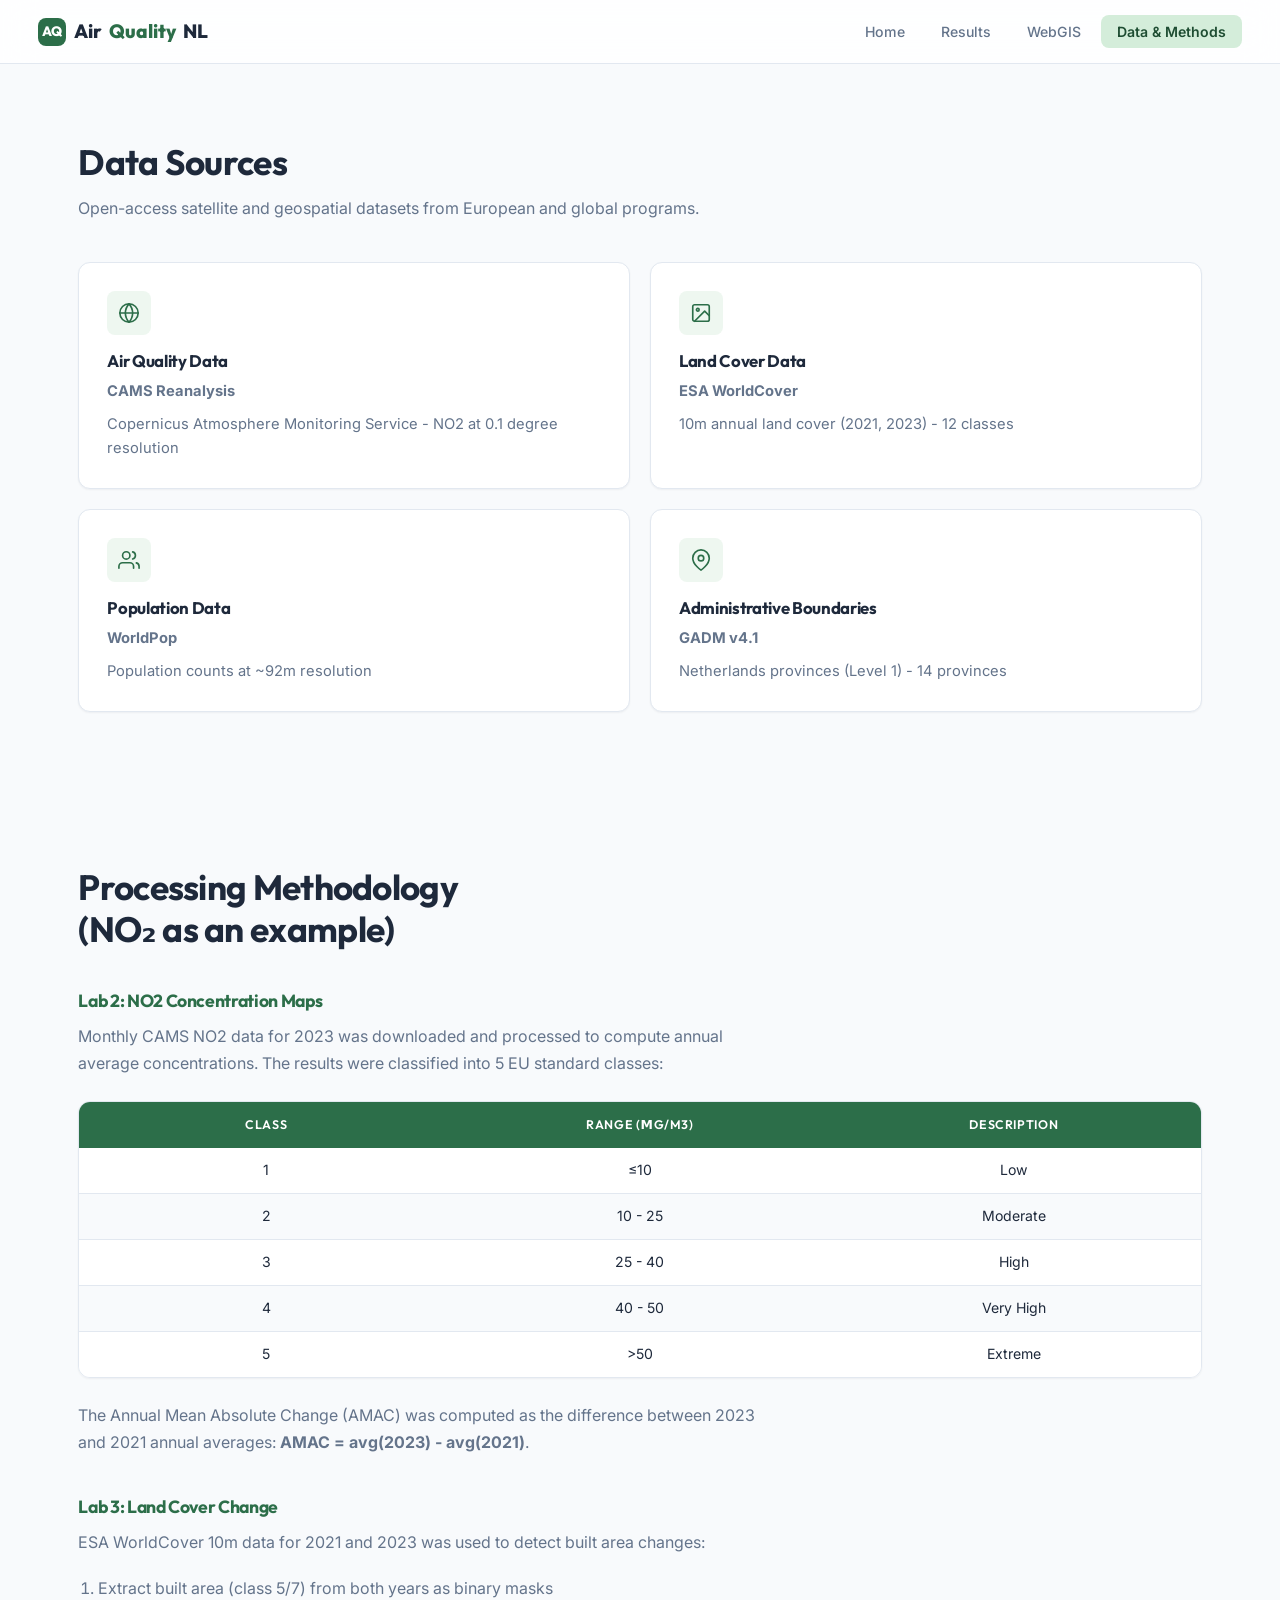
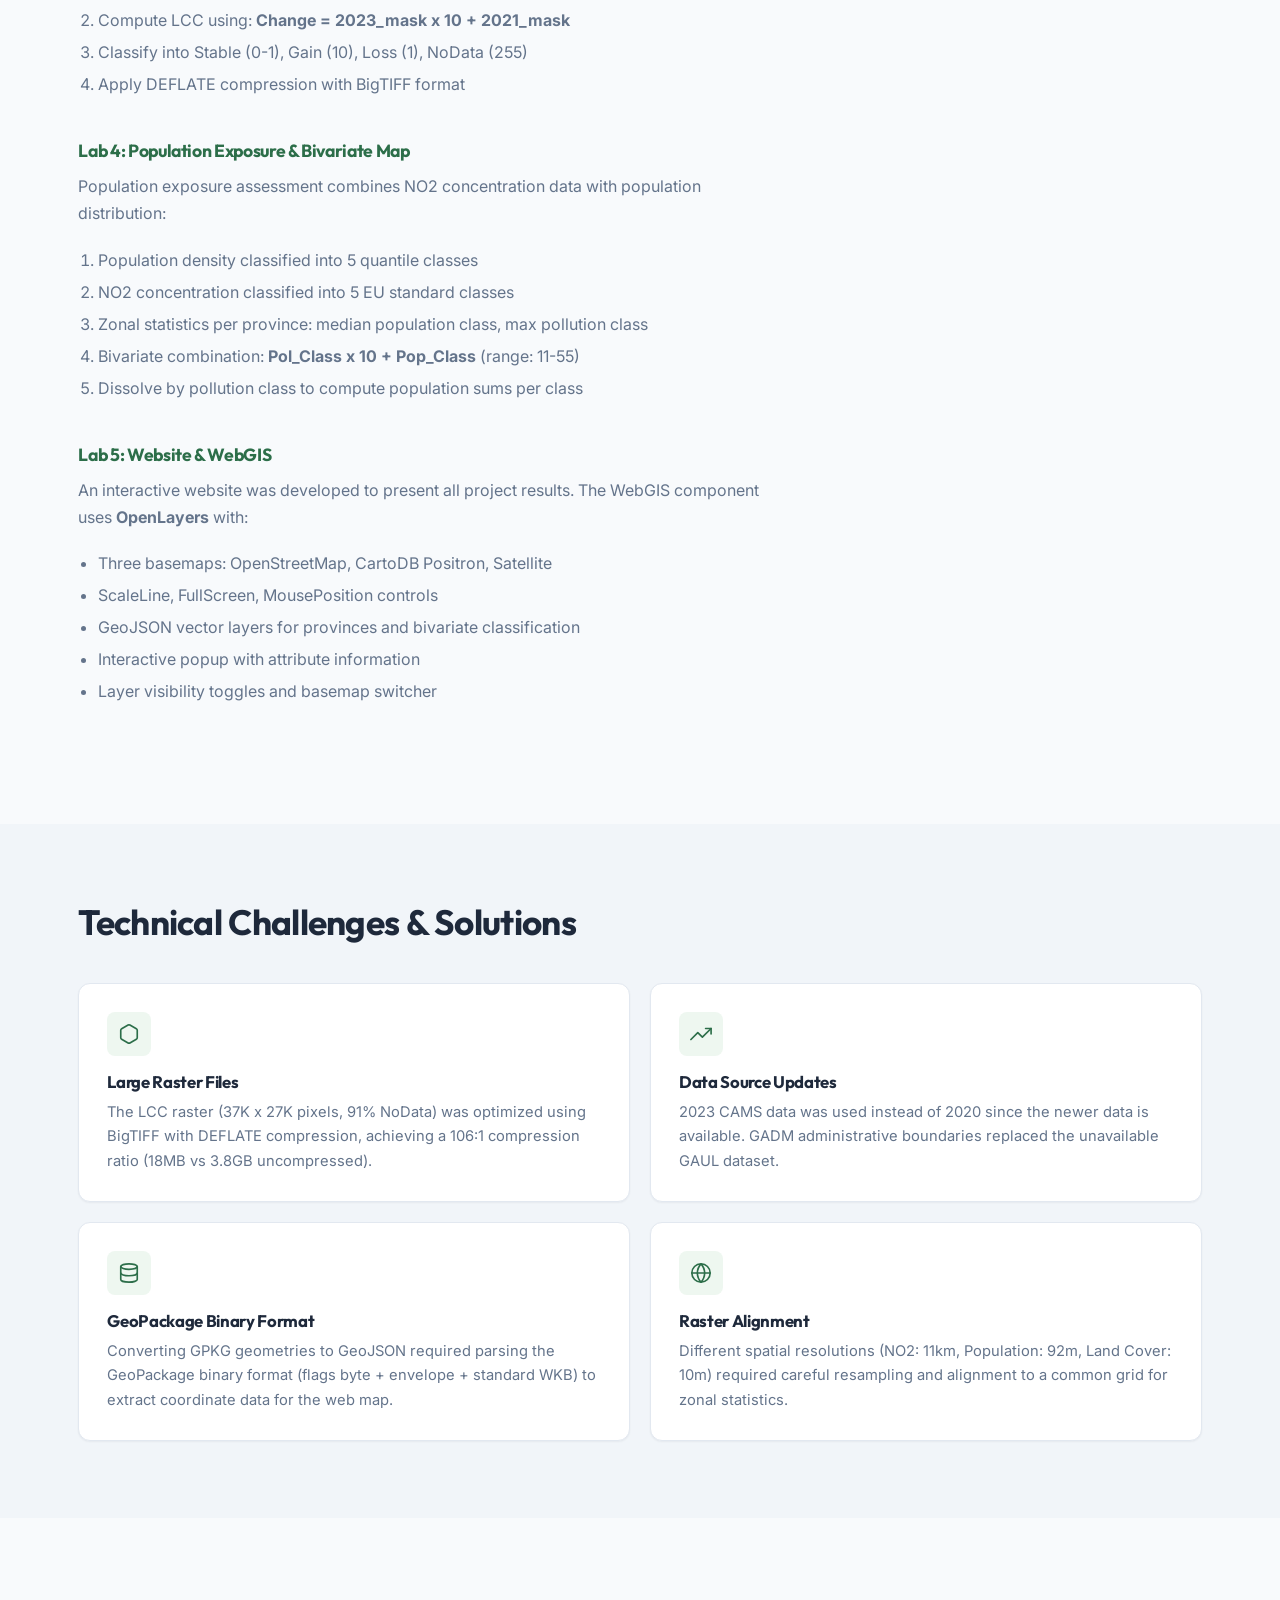
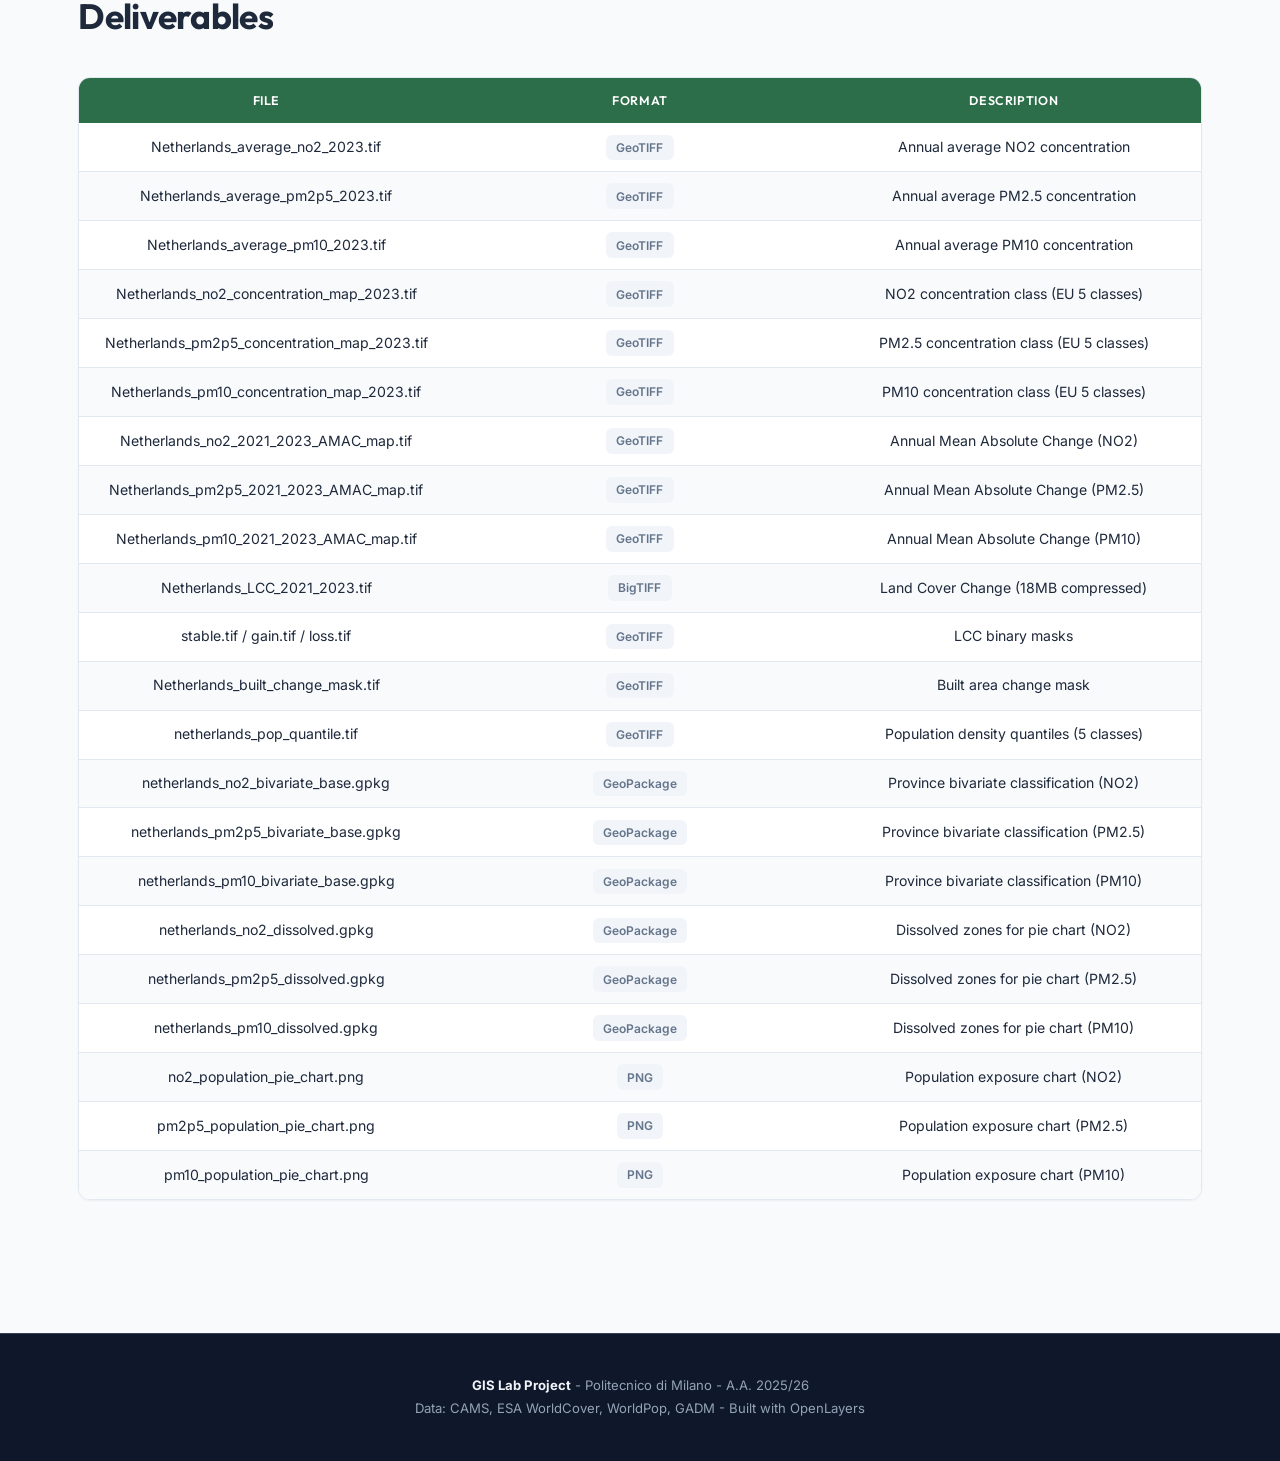
==== commit 2d0f0f7a: "modify" ====
--- a/data.html
+++ b/data.html
@@ -74,7 +74,7 @@
     <section>
       <div class="container">
         <div class="section-header reveal">
-          <h2>Processing Methodology</h2>
+          <h2>Processing Methodology (NO₂ as an example)</h2>
         </div>
 
         <!-- Lab 2 -->
@@ -189,15 +189,27 @@
             </thead>
             <tbody>
               <tr><td>Netherlands_average_no2_2023.tif</td><td><span class="tag">GeoTIFF</span></td><td>Annual average NO2 concentration</td></tr>
+              <tr><td>Netherlands_average_pm2p5_2023.tif</td><td><span class="tag">GeoTIFF</span></td><td>Annual average PM2.5 concentration</td></tr>
+              <tr><td>Netherlands_average_pm10_2023.tif</td><td><span class="tag">GeoTIFF</span></td><td>Annual average PM10 concentration</td></tr>
               <tr><td>Netherlands_no2_concentration_map_2023.tif</td><td><span class="tag">GeoTIFF</span></td><td>NO2 concentration class (EU 5 classes)</td></tr>
-              <tr><td>Netherlands_no2_2021_2023_AMAC_map.tif</td><td><span class="tag">GeoTIFF</span></td><td>Annual Mean Absolute Change</td></tr>
+              <tr><td>Netherlands_pm2p5_concentration_map_2023.tif</td><td><span class="tag">GeoTIFF</span></td><td>PM2.5 concentration class (EU 5 classes)</td></tr>
+              <tr><td>Netherlands_pm10_concentration_map_2023.tif</td><td><span class="tag">GeoTIFF</span></td><td>PM10 concentration class (EU 5 classes)</td></tr>
+              <tr><td>Netherlands_no2_2021_2023_AMAC_map.tif</td><td><span class="tag">GeoTIFF</span></td><td>Annual Mean Absolute Change (NO2)</td></tr>
+              <tr><td>Netherlands_pm2p5_2021_2023_AMAC_map.tif</td><td><span class="tag">GeoTIFF</span></td><td>Annual Mean Absolute Change (PM2.5)</td></tr>
+              <tr><td>Netherlands_pm10_2021_2023_AMAC_map.tif</td><td><span class="tag">GeoTIFF</span></td><td>Annual Mean Absolute Change (PM10)</td></tr>
               <tr><td>Netherlands_LCC_2021_2023.tif</td><td><span class="tag">BigTIFF</span></td><td>Land Cover Change (18MB compressed)</td></tr>
               <tr><td>stable.tif / gain.tif / loss.tif</td><td><span class="tag">GeoTIFF</span></td><td>LCC binary masks</td></tr>
               <tr><td>Netherlands_built_change_mask.tif</td><td><span class="tag">GeoTIFF</span></td><td>Built area change mask</td></tr>
               <tr><td>netherlands_pop_quantile.tif</td><td><span class="tag">GeoTIFF</span></td><td>Population density quantiles (5 classes)</td></tr>
-              <tr><td>netherlands_no2_bivariate_base.gpkg</td><td><span class="tag">GeoPackage</span></td><td>Province bivariate classification</td></tr>
-              <tr><td>netherlands_no2_dissolved.gpkg</td><td><span class="tag">GeoPackage</span></td><td>Dissolved zones for pie chart</td></tr>
-              <tr><td>no2_population_pie_chart.png</td><td><span class="tag">PNG</span></td><td>Population exposure chart</td></tr>
+              <tr><td>netherlands_no2_bivariate_base.gpkg</td><td><span class="tag">GeoPackage</span></td><td>Province bivariate classification (NO2)</td></tr>
+              <tr><td>netherlands_pm2p5_bivariate_base.gpkg</td><td><span class="tag">GeoPackage</span></td><td>Province bivariate classification (PM2.5)</td></tr>
+              <tr><td>netherlands_pm10_bivariate_base.gpkg</td><td><span class="tag">GeoPackage</span></td><td>Province bivariate classification (PM10)</td></tr>
+              <tr><td>netherlands_no2_dissolved.gpkg</td><td><span class="tag">GeoPackage</span></td><td>Dissolved zones for pie chart (NO2)</td></tr>
+              <tr><td>netherlands_pm2p5_dissolved.gpkg</td><td><span class="tag">GeoPackage</span></td><td>Dissolved zones for pie chart (PM2.5)</td></tr>
+              <tr><td>netherlands_pm10_dissolved.gpkg</td><td><span class="tag">GeoPackage</span></td><td>Dissolved zones for pie chart (PM10)</td></tr>
+              <tr><td>no2_population_pie_chart.png</td><td><span class="tag">PNG</span></td><td>Population exposure chart (NO2)</td></tr>
+              <tr><td>pm2p5_population_pie_chart.png</td><td><span class="tag">PNG</span></td><td>Population exposure chart (PM2.5)</td></tr>
+              <tr><td>pm10_population_pie_chart.png</td><td><span class="tag">PNG</span></td><td>Population exposure chart (PM10)</td></tr>
             </tbody>
           </table>
         </div>
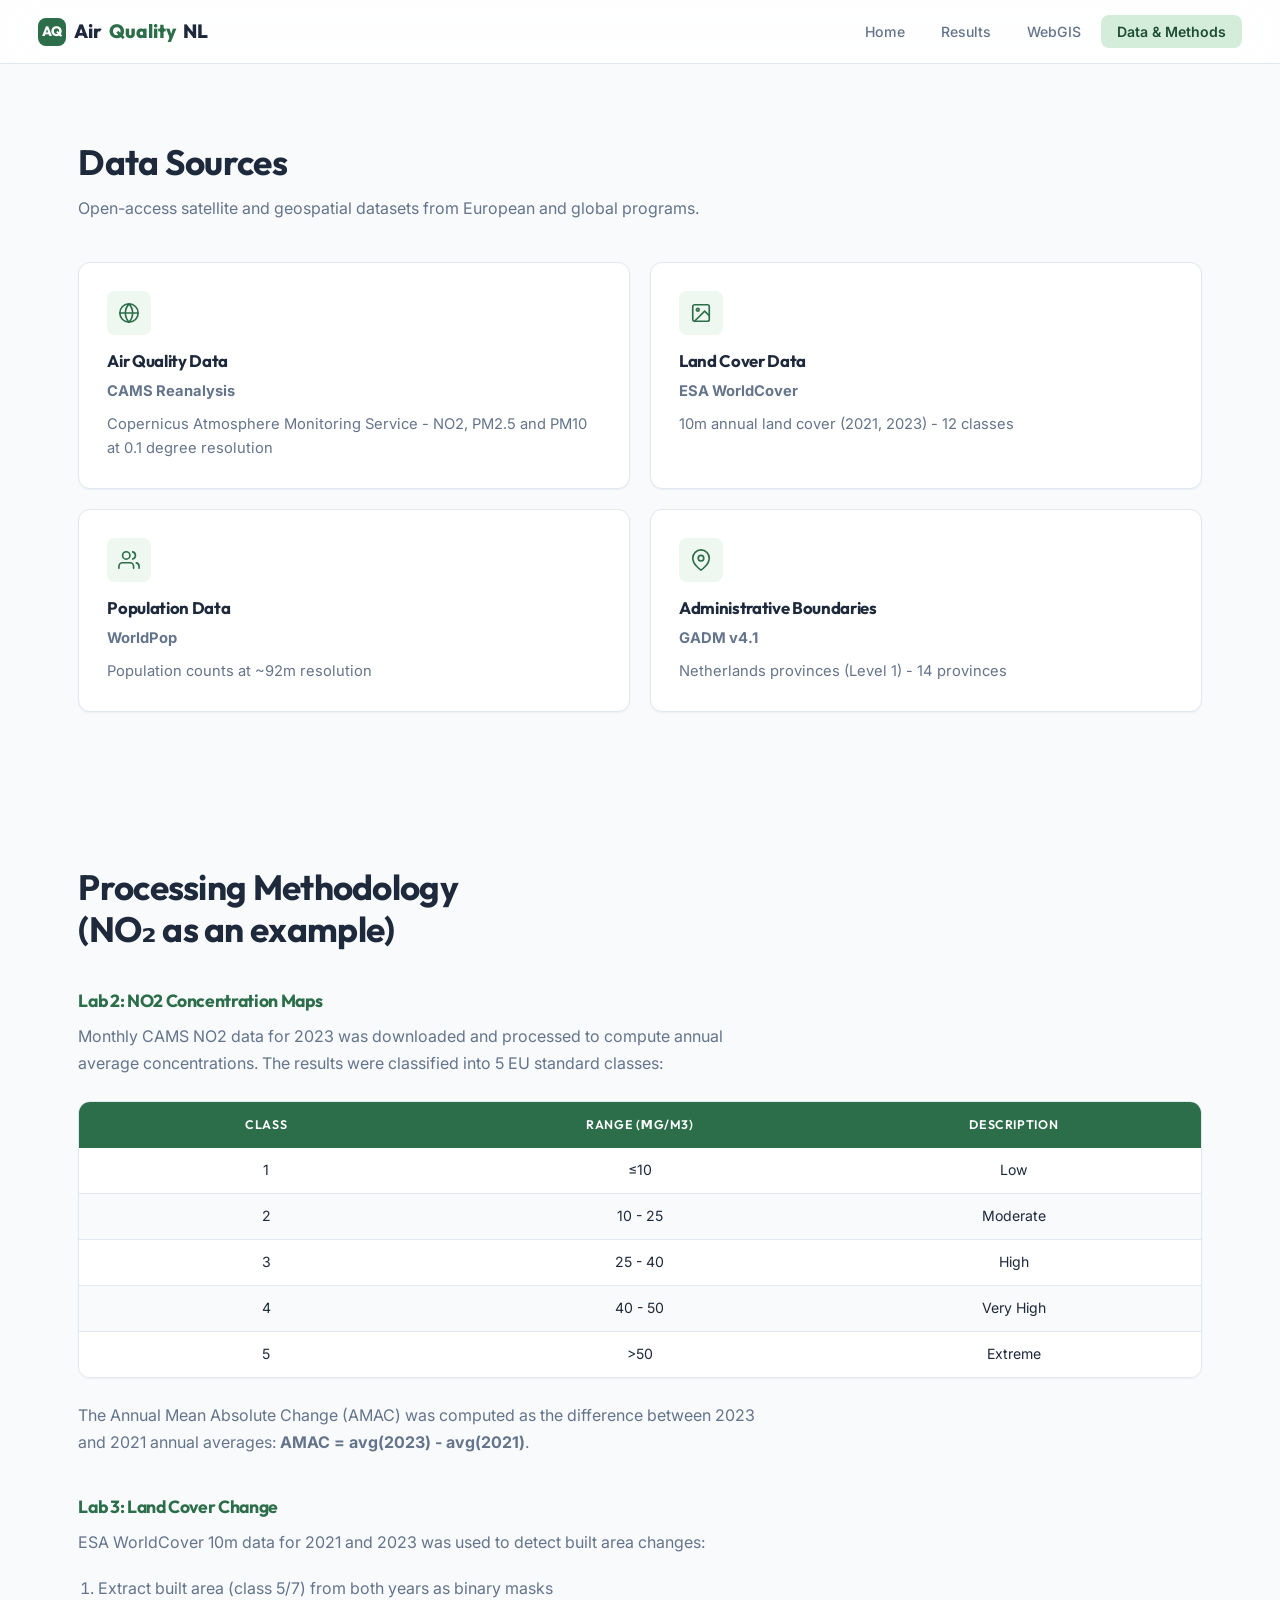
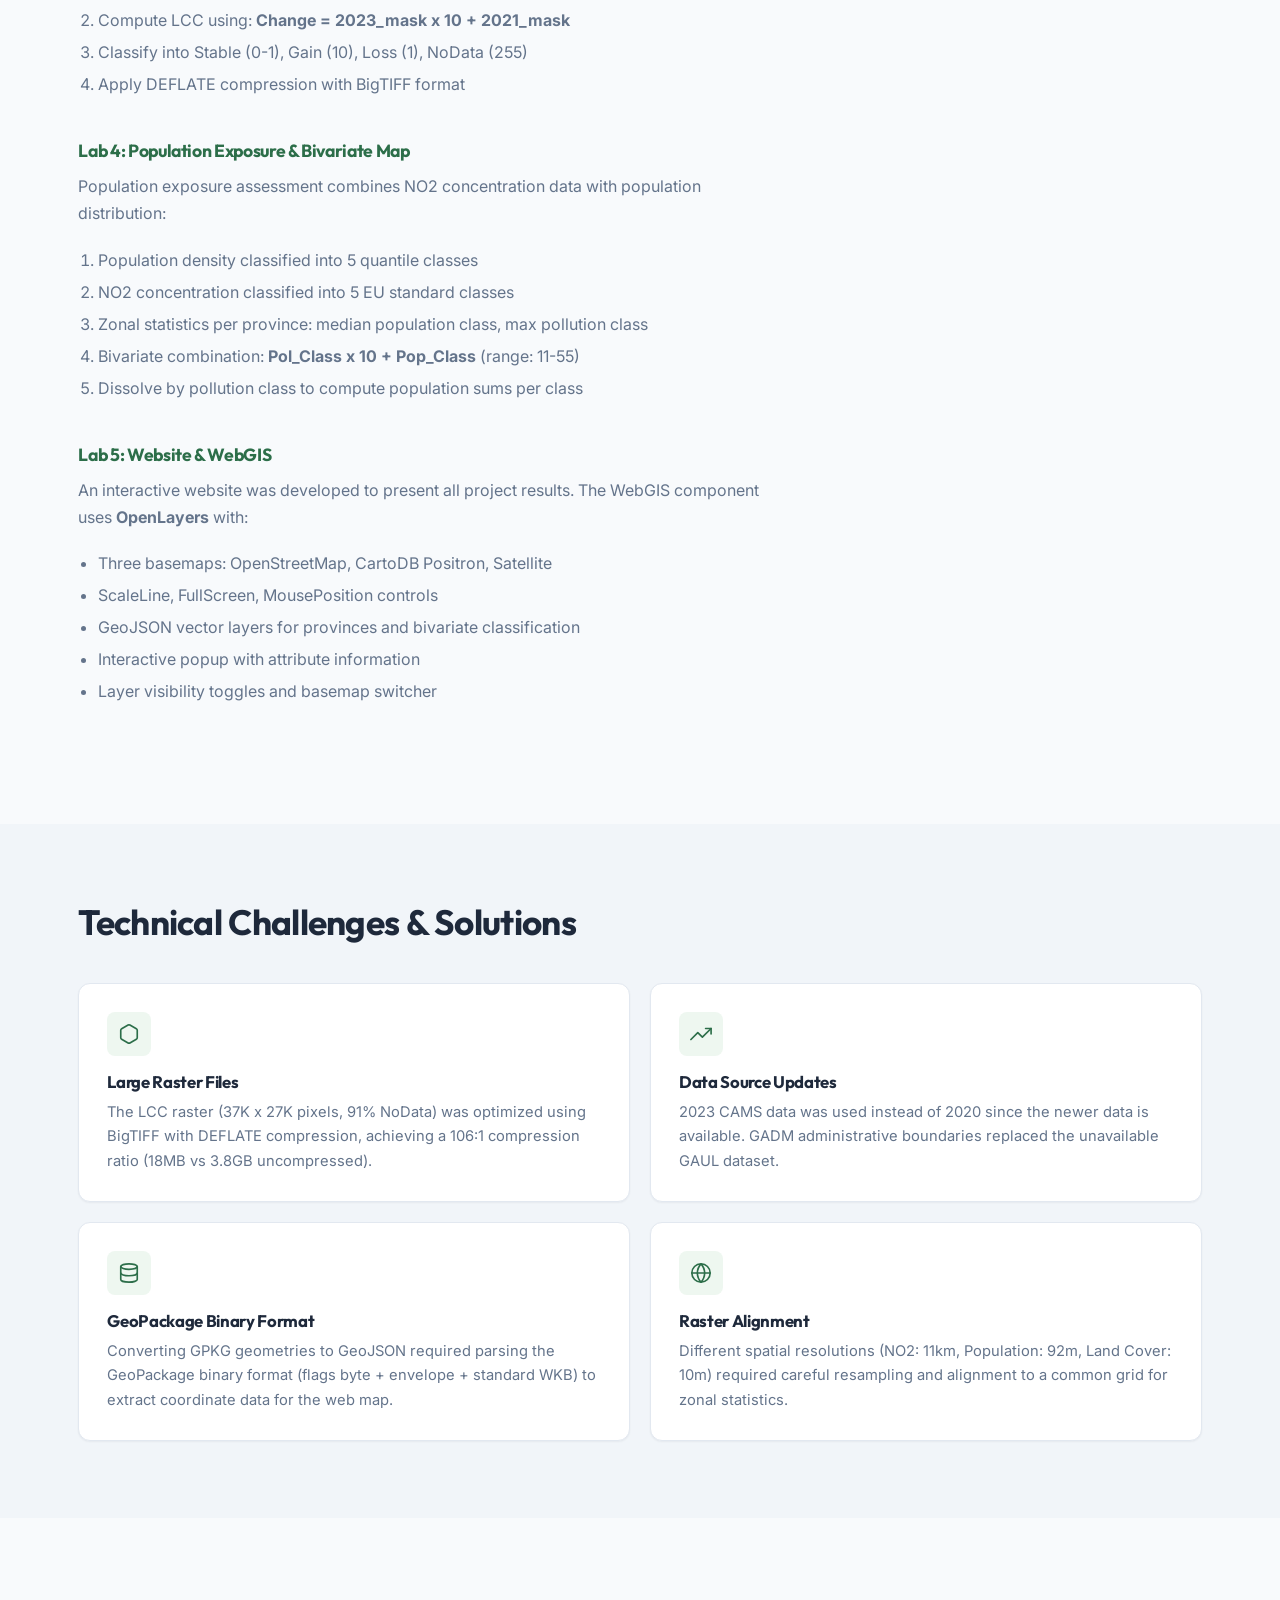
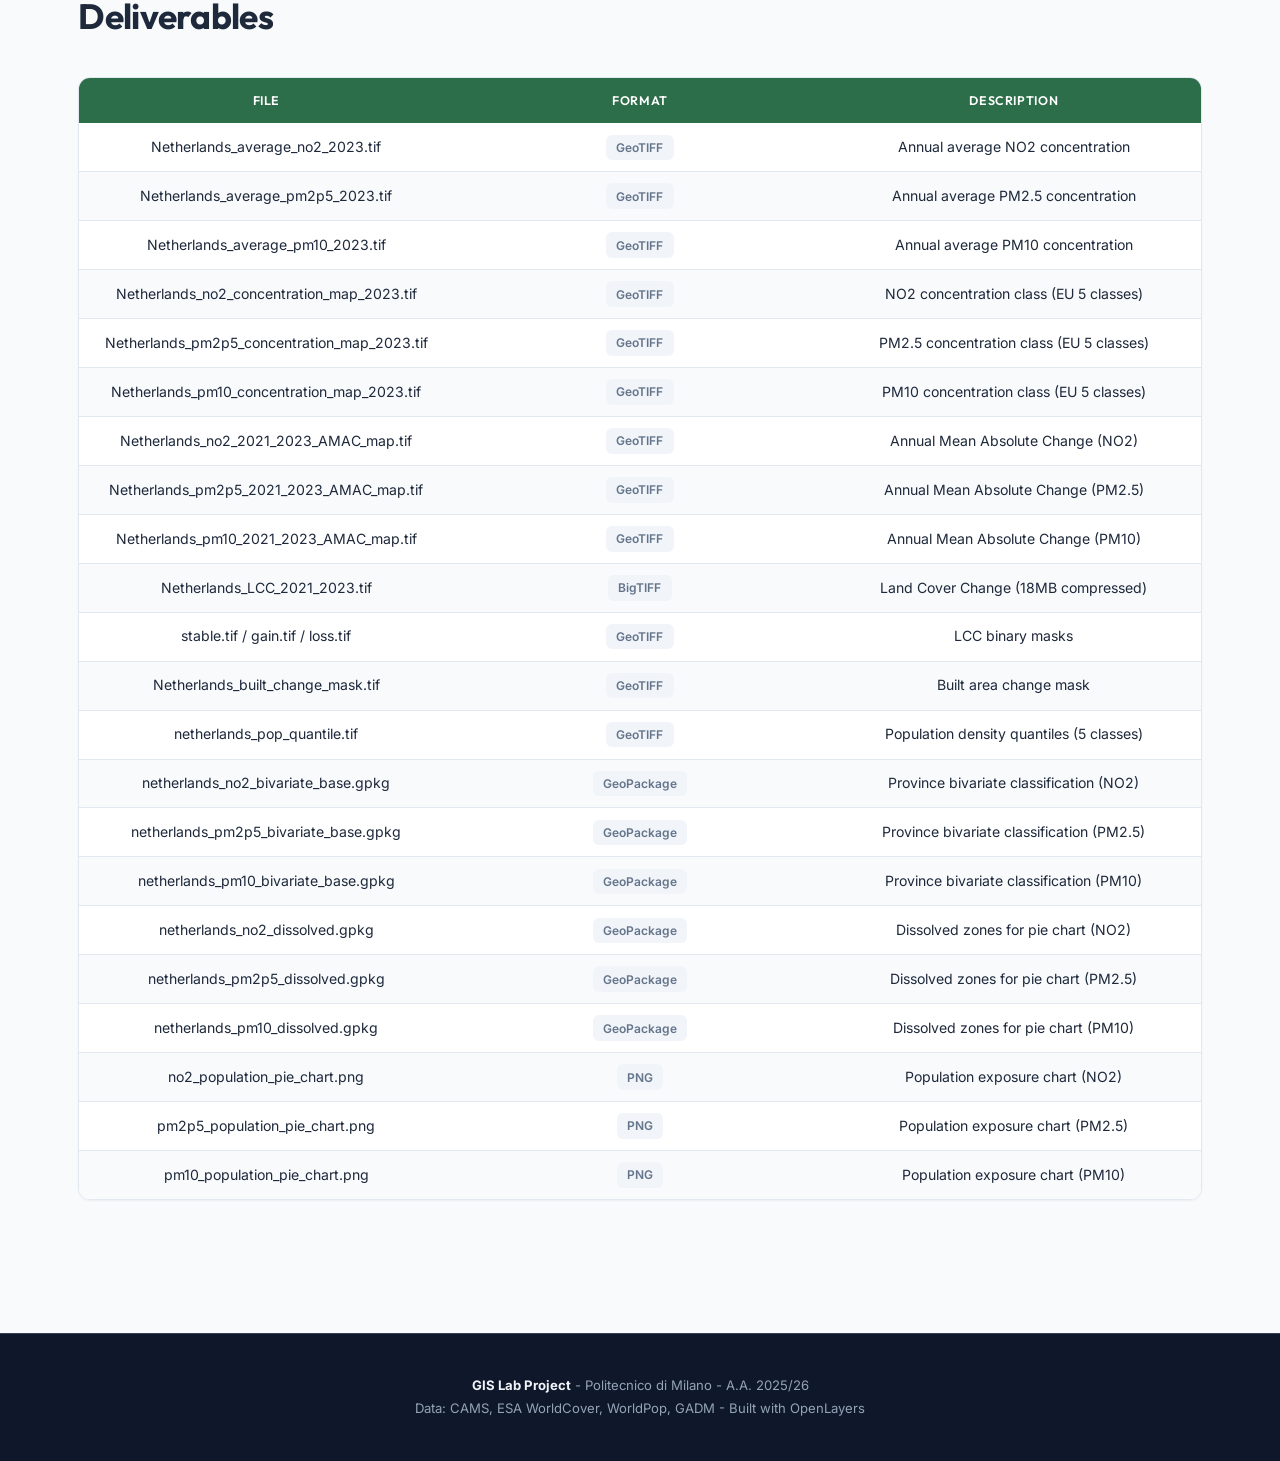
==== commit 6f33ff71: "首页和data页面补充PM2.5/PM10文字描述" ====
--- a/data.html
+++ b/data.html
@@ -41,7 +41,7 @@
             </div>
             <h3>Air Quality Data</h3>
             <p style="margin-bottom:.5rem"><strong>CAMS Reanalysis</strong></p>
-            <p>Copernicus Atmosphere Monitoring Service - NO2 at 0.1 degree resolution</p>
+            <p>Copernicus Atmosphere Monitoring Service - NO2, PM2.5 and PM10 at 0.1 degree resolution</p>
           </div>
           <div class="card item-6">
             <div class="card-icon">
